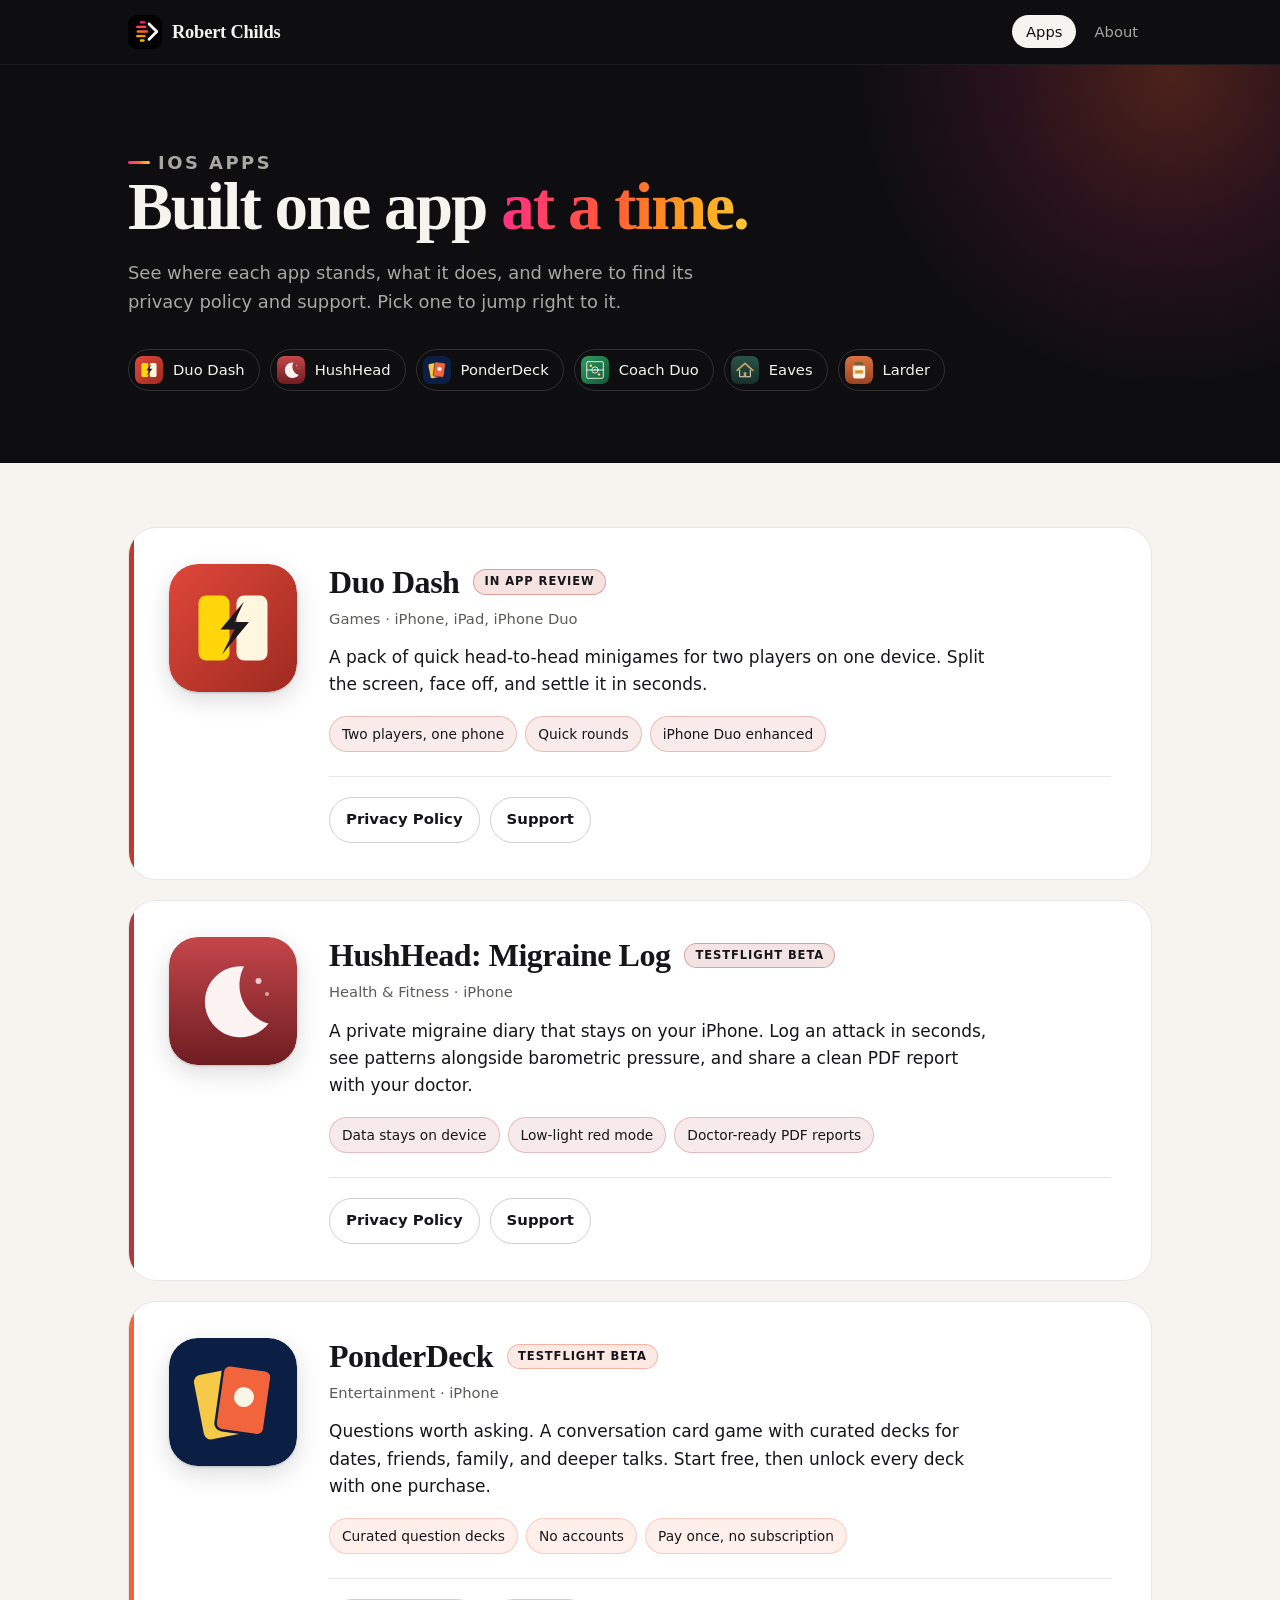
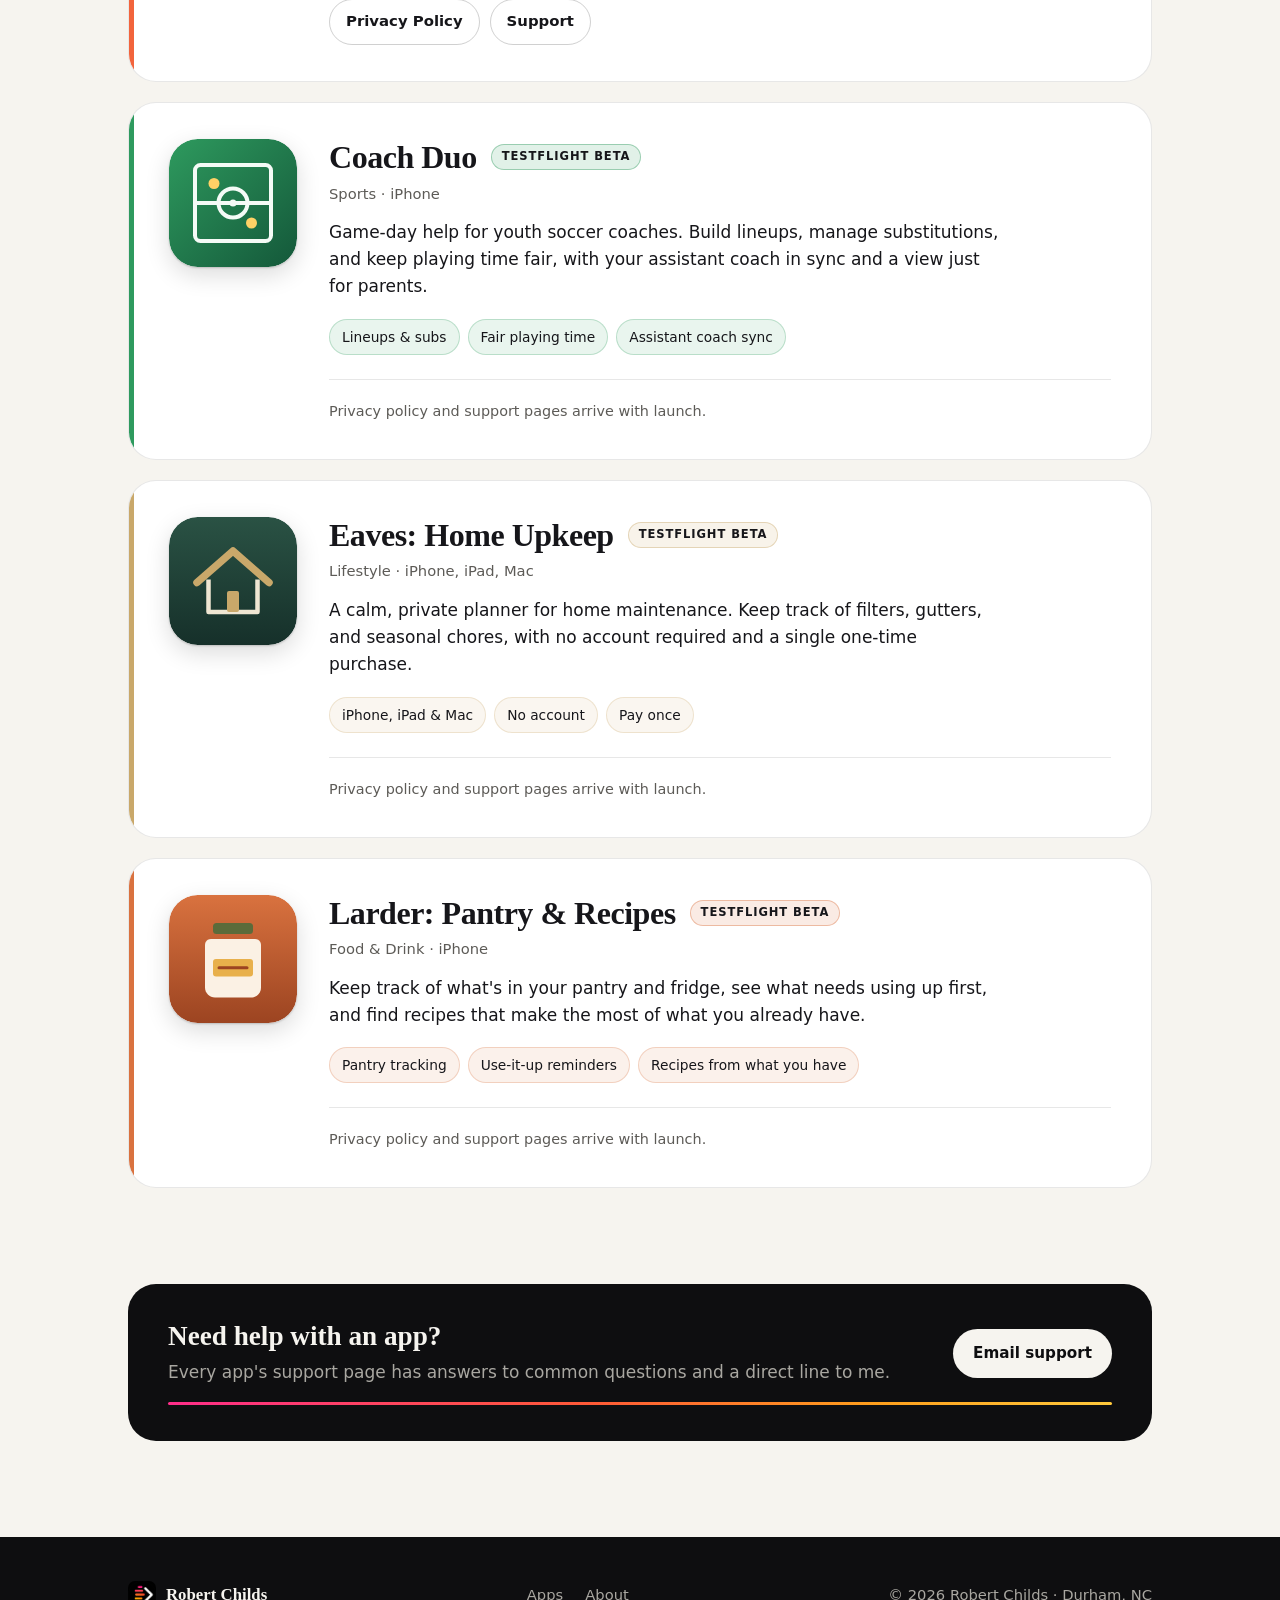
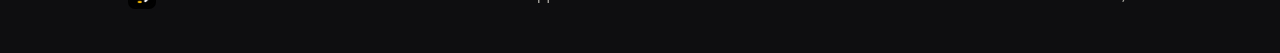
==== apps/index.html @ 04fcd768 "Rewrite apps page headline and intro Co-Authored-By: Claude Opus 5.5 <noreply@anthropic.com> Claude-" ====
<!DOCTYPE html>
<html lang="en">
<head>
<meta charset="UTF-8">
<meta name="viewport" content="width=device-width, initial-scale=1">
<title>iOS Apps | Robert Childs</title>
<meta name="description" content="iOS apps by Robert Childs: Duo Dash, HushHead, PonderDeck, Coach Duo, Eaves, and Larder. Find each app's privacy policy and support page.">
<link rel="canonical" href="https://robertchilds.dev/apps/">
<meta property="og:title" content="iOS Apps | Robert Childs">
<meta property="og:description" content="Focused, private iOS apps, with privacy and support pages for each.">
<meta property="og:type" content="website">
<meta property="og:url" content="https://robertchilds.dev/apps/">
<meta property="og:image" content="https://robertchilds.dev/assets/logo-512.png">
<meta name="theme-color" content="#0e0e10">
<link rel="icon" type="image/png" href="/assets/logo-128.png">
<link rel="apple-touch-icon" href="/assets/logo-512.png">
<link rel="stylesheet" href="/assets/site.css">
<style>
  .page-head { background: var(--ink); color: var(--on-ink); position: relative; overflow: hidden; }
  .page-head::before { content: ""; position: absolute; width: 620px; height: 620px; right: -200px; top: -300px; border-radius: 50%; background: radial-gradient(closest-side, rgba(255,90,54,.26), rgba(255,45,138,.10) 55%, transparent); pointer-events: none; }
  .page-head .wrap { position: relative; padding-top: 80px; padding-bottom: 72px; }
  .page-head .eyebrow { color: var(--on-ink-muted); }
  .page-head h1 { font: 600 clamp(2.6rem, 6vw, 4.2rem)/1.03 var(--serif); letter-spacing: -.03em; margin: 0 0 18px; }
  .page-head p { color: var(--on-ink-muted); font-size: 1.12rem; max-width: 54ch; margin: 0; }
  .jump { list-style: none; display: flex; flex-wrap: wrap; gap: 10px; margin: 32px 0 0; padding: 0; }
  .jump a { display: flex; align-items: center; gap: 10px; padding: 6px 14px 6px 6px; border-radius: 999px; border: 1px solid rgba(255,255,255,.14); color: var(--on-ink); text-decoration: none; font-size: .92rem; font-weight: 500; }
  .jump a:hover { background: rgba(255,255,255,.07); }
  .jump img { width: 28px; height: 28px; border-radius: 7px; }

  .list { list-style: none; margin: 0; padding: 64px 0 96px; display: grid; gap: 20px; }
  .app { --app: var(--orange); position: relative; display: grid; gap: 22px 32px; align-items: start; padding: 32px; background: var(--card); border: 1px solid var(--line); border-radius: 28px; scroll-margin-top: 88px; overflow: hidden; }
  .app::before { content: ""; position: absolute; inset: 0 auto 0 0; width: 5px; background: var(--app); }
  @media (min-width: 720px) { .app { grid-template-columns: 128px 1fr; padding: 36px 40px; } }
  .app .app-icon { width: 128px; height: 128px; }
  @media (max-width: 719px) { .app .app-icon { width: 88px; height: 88px; } .app { padding: 26px 24px; } }
  .app .top { display: flex; flex-wrap: wrap; align-items: center; gap: 10px 14px; margin-bottom: 6px; }
  .app h2 { font: 600 clamp(1.6rem, 3vw, 2rem)/1.15 var(--serif); letter-spacing: -.015em; margin: 0; }
  .app .meta { color: var(--muted); font-size: .92rem; margin: 0 0 14px; }
  .app .desc { margin: 0 0 18px; max-width: 62ch; }
  .app .feats { list-style: none; margin: 0 0 24px; padding: 0; display: flex; flex-wrap: wrap; gap: 8px; }
  .app .feats li { font-size: .86rem; padding: 6px 12px; border-radius: 999px; background: color-mix(in srgb, var(--app) 10%, transparent); border: 1px solid color-mix(in srgb, var(--app) 26%, transparent); }
  .app .links { display: flex; flex-wrap: wrap; gap: 10px; align-items: center; padding-top: 20px; border-top: 1px solid var(--line); }
  .app .links a { display: inline-flex; align-items: center; gap: 8px; text-decoration: none; font-weight: 600; font-size: .93rem; padding: 10px 16px; border-radius: 999px; border: 1px solid var(--line-strong); }
  .app .links a:hover { background: color-mix(in srgb, var(--app) 12%, transparent); border-color: color-mix(in srgb, var(--app) 50%, transparent); }
  .app .links .note { color: var(--muted); font-size: .9rem; }
  .app .links svg { width: 16px; height: 16px; }

  .help { padding: 0 0 96px; }
  .help .box { border-radius: 28px; padding: 36px 40px; background: var(--ink); color: var(--on-ink); display: grid; gap: 16px 40px; align-items: center; }
  @media (min-width: 800px) { .help .box { grid-template-columns: 1fr auto; } }
  .help h2 { font: 600 1.7rem/1.2 var(--serif); margin: 0 0 6px; }
  .help p { margin: 0; color: var(--on-ink-muted); }
  .help .bar { grid-column: 1 / -1; height: 3px; border-radius: 3px; background: var(--grad); }
</style>
</head>
<body>
<a class="skip" href="#main">Skip to content</a>
<header class="site-nav">
  <div class="wrap">
    <a class="home" href="/"><img src="/assets/logo-128.png" alt="" width="34" height="34">Robert Childs</a>
    <nav aria-label="Main">
      <ul>
        <li><a href="/apps/" aria-current="page">Apps</a></li>
        <li><a href="/#about">About</a></li>
      </ul>
    </nav>
  </div>
</header>

<main id="main">
  <section class="page-head">
    <div class="wrap">
      <p class="eyebrow">iOS Apps</p>
      <h1>Built one app <span class="grad-text">at a time.</span></h1>
      <p>See where each app stands, what it does, and where to find its privacy policy and support. Pick one to jump right to it.</p>
      <ul class="jump" aria-label="Jump to an app">
        <li><a href="#duo-dash"><img src="/apps/icons/duo-dash.svg" alt="" width="28" height="28">Duo Dash</a></li>
        <li><a href="#hushhead"><img src="/apps/icons/hushhead.svg" alt="" width="28" height="28">HushHead</a></li>
        <li><a href="#ponderdeck"><img src="/apps/icons/ponderdeck.svg" alt="" width="28" height="28">PonderDeck</a></li>
        <li><a href="#coach-duo"><img src="/apps/icons/coach-duo.svg" alt="" width="28" height="28">Coach Duo</a></li>
        <li><a href="#eaves"><img src="/apps/icons/eaves.svg" alt="" width="28" height="28">Eaves</a></li>
        <li><a href="#larder"><img src="/apps/icons/larder.svg" alt="" width="28" height="28">Larder</a></li>
      </ul>
    </div>
  </section>

  <div class="wrap">
    <ul class="list">

      <li class="app" id="duo-dash" style="--app:#c0392b">
        <img class="app-icon" src="/apps/icons/duo-dash.svg" alt="Duo Dash app icon" width="128" height="128">
        <div>
          <div class="top"><h2>Duo Dash</h2><span class="badge">In App Review</span></div>
          <p class="meta">Games &middot; iPhone, iPad, iPhone Duo</p>
          <p class="desc">A pack of quick head-to-head minigames for two players on one device. Split the screen, face off, and settle it in seconds.</p>
          <ul class="feats"><li>Two players, one phone</li><li>Quick rounds</li><li>iPhone Duo enhanced</li></ul>
          <div class="links">
            <a href="/duo-dash/privacy/">Privacy Policy</a>
            <a href="/duo-dash/support/">Support</a>
          </div>
        </div>
      </li>

      <li class="app" id="hushhead" style="--app:#b3383c">
        <img class="app-icon" src="/apps/icons/hushhead.svg" alt="HushHead app icon" width="128" height="128">
        <div>
          <div class="top"><h2>HushHead: Migraine Log</h2><span class="badge">TestFlight beta</span></div>
          <p class="meta">Health &amp; Fitness &middot; iPhone</p>
          <p class="desc">A private migraine diary that stays on your iPhone. Log an attack in seconds, see patterns alongside barometric pressure, and share a clean PDF report with your doctor.</p>
          <ul class="feats"><li>Data stays on device</li><li>Low-light red mode</li><li>Doctor-ready PDF reports</li></ul>
          <div class="links">
            <a href="/hushhead/privacy/">Privacy Policy</a>
            <a href="/hushhead/support/">Support</a>
          </div>
        </div>
      </li>

      <li class="app" id="ponderdeck" style="--app:#f2643c">
        <img class="app-icon" src="/apps/icons/ponderdeck.svg" alt="PonderDeck app icon" width="128" height="128">
        <div>
          <div class="top"><h2>PonderDeck</h2><span class="badge">TestFlight beta</span></div>
          <p class="meta">Entertainment &middot; iPhone</p>
          <p class="desc">Questions worth asking. A conversation card game with curated decks for dates, friends, family, and deeper talks. Start free, then unlock every deck with one purchase.</p>
          <ul class="feats"><li>Curated question decks</li><li>No accounts</li><li>Pay once, no subscription</li></ul>
          <div class="links">
            <a href="/ponderdeck/privacy/">Privacy Policy</a>
            <a href="/ponderdeck/support/">Support</a>
          </div>
        </div>
      </li>

      <li class="app" id="coach-duo" style="--app:#2e9a5e">
        <img class="app-icon" src="/apps/icons/coach-duo.svg" alt="Coach Duo app icon" width="128" height="128">
        <div>
          <div class="top"><h2>Coach Duo</h2><span class="badge">TestFlight beta</span></div>
          <p class="meta">Sports &middot; iPhone</p>
          <p class="desc">Game-day help for youth soccer coaches. Build lineups, manage substitutions, and keep playing time fair, with your assistant coach in sync and a view just for parents.</p>
          <ul class="feats"><li>Lineups &amp; subs</li><li>Fair playing time</li><li>Assistant coach sync</li></ul>
          <div class="links">
            <span class="note">Privacy policy and support pages arrive with launch.</span>
          </div>
        </div>
      </li>

      <li class="app" id="eaves" style="--app:#c9a86a">
        <img class="app-icon" src="/apps/icons/eaves.svg" alt="Eaves app icon" width="128" height="128">
        <div>
          <div class="top"><h2>Eaves: Home Upkeep</h2><span class="badge">TestFlight beta</span></div>
          <p class="meta">Lifestyle &middot; iPhone, iPad, Mac</p>
          <p class="desc">A calm, private planner for home maintenance. Keep track of filters, gutters, and seasonal chores, with no account required and a single one-time purchase.</p>
          <ul class="feats"><li>iPhone, iPad &amp; Mac</li><li>No account</li><li>Pay once</li></ul>
          <div class="links">
            <span class="note">Privacy policy and support pages arrive with launch.</span>
          </div>
        </div>
      </li>


      <li class="app" id="larder" style="--app:#d9723f">
        <img class="app-icon" src="/apps/icons/larder.svg" alt="Larder app icon" width="128" height="128">
        <div>
          <div class="top"><h2>Larder: Pantry &amp; Recipes</h2><span class="badge">TestFlight beta</span></div>
          <p class="meta">Food &amp; Drink &middot; iPhone</p>
          <p class="desc">Keep track of what's in your pantry and fridge, see what needs using up first, and find recipes that make the most of what you already have.</p>
          <ul class="feats"><li>Pantry tracking</li><li>Use-it-up reminders</li><li>Recipes from what you have</li></ul>
          <div class="links">
            <span class="note">Privacy policy and support pages arrive with launch.</span>
          </div>
        </div>
      </li>
    </ul>
  </div>

  <section class="help" aria-labelledby="help-title">
    <div class="wrap">
      <div class="box">
        <div>
          <h2 id="help-title">Need help with an app?</h2>
          <p>Every app's support page has answers to common questions and a direct line to me.</p>
        </div>
        <a class="btn btn-light" href="mailto:poles_maned_1e@icloud.com?subject=App%20Support">Email support</a>
        <div class="bar" aria-hidden="true"></div>
      </div>
    </div>
  </section>
</main>

<footer class="site-foot">
  <div class="wrap">
    <span class="brand"><img src="/assets/logo-128.png" alt="" width="28" height="28">Robert Childs</span>
    <ul>
      <li><a href="/apps/">Apps</a></li>
      <li><a href="/#about">About</a></li>
    </ul>
    <span>&copy; 2026 Robert Childs &middot; Durham, NC</span>
  </div>
</footer>
</body>
</html>
---- assets/site.css ----
/* robertchilds.dev shared styles */
:root {
  --ink: #0e0e10;
  --ink-2: #17171b;
  --paper: #f6f4ef;
  --card: #ffffff;
  --text: #16161a;
  --muted: #5d5b57;
  --line: rgba(20, 20, 24, 0.1);
  --line-strong: rgba(20, 20, 24, 0.2);
  --on-ink: #f6f4ef;
  --on-ink-muted: #a9a7a1;
  --pink: #ff2d8a;
  --orange: #ff5a36;
  --amber: #ff9f1c;
  --gold: #ffc93c;
  --grad: linear-gradient(100deg, var(--pink), var(--orange) 45%, var(--amber) 75%, var(--gold));
  --serif: ui-serif, "New York", "Iowan Old Style", Georgia, serif;
  --sans: -apple-system, BlinkMacSystemFont, "SF Pro Text", "Segoe UI", system-ui, sans-serif;
  --radius: 22px;
  --max: 1080px;
}
@media (prefers-color-scheme: dark) {
  :root {
    --paper: #111114;
    --card: #1b1b20;
    --text: #f3f1ec;
    --muted: #a9a7a1;
    --line: rgba(255, 255, 255, 0.09);
    --line-strong: rgba(255, 255, 255, 0.18);
  }
}
*, *::before, *::after { box-sizing: border-box; }
html { -webkit-text-size-adjust: 100%; scroll-behavior: smooth; }
@media (prefers-reduced-motion: reduce) { html { scroll-behavior: auto; } * { transition: none !important; } }
body { margin: 0; background: var(--paper); color: var(--text); font: 17px/1.6 var(--sans); -webkit-font-smoothing: antialiased; }
img { display: block; max-width: 100%; }
a { color: inherit; }
:focus-visible { outline: 3px solid var(--orange); outline-offset: 3px; border-radius: 6px; }
.skip { position: absolute; left: -999px; top: 10px; z-index: 50; background: var(--gold); color: var(--ink); padding: 10px 16px; border-radius: 10px; font-weight: 600; }
.skip:focus { left: 12px; }
.wrap { max-width: var(--max); margin: 0 auto; padding: 0 28px; }
@media (max-width: 600px) { .wrap { padding: 0 20px; } }

/* Nav */
.site-nav { background: var(--ink); color: var(--on-ink); position: sticky; top: 0; z-index: 20; border-bottom: 1px solid rgba(255,255,255,.06); }
.site-nav .wrap { display: flex; align-items: center; justify-content: space-between; height: 64px; }
.site-nav .home { display: flex; align-items: center; gap: 10px; text-decoration: none; font: 600 1.15rem/1 var(--serif); letter-spacing: -.01em; }
.site-nav .home img { width: 34px; height: 34px; border-radius: 9px; }
.site-nav ul { list-style: none; display: flex; gap: 4px; margin: 0; padding: 0; }
.site-nav ul a { text-decoration: none; color: var(--on-ink-muted); font-size: .92rem; font-weight: 500; padding: 8px 14px; border-radius: 999px; }
.site-nav ul a:hover { color: var(--on-ink); background: rgba(255,255,255,.07); }
.site-nav ul a[aria-current="page"] { color: var(--ink); background: var(--on-ink); }

/* Shared type */
.eyebrow { display: inline-flex; align-items: center; gap: 8px; font: 600 .78rem/1 var(--sans); letter-spacing: .14em; text-transform: uppercase; color: var(--muted); margin: 0 0 16px; }
.eyebrow::before { content: ""; width: 22px; height: 3px; border-radius: 3px; background: var(--grad); }
.grad-text { background: var(--grad); -webkit-background-clip: text; background-clip: text; color: transparent; }
.section { padding: 88px 0; }
.section-title { font: 600 clamp(2rem, 4.2vw, 2.9rem)/1.08 var(--serif); letter-spacing: -.02em; margin: 0 0 14px; }
.section-lede { color: var(--muted); max-width: 56ch; margin: 0; font-size: 1.05rem; }
@media (max-width: 600px) { .section { padding: 64px 0; } }

/* Buttons */
.btn { display: inline-flex; align-items: center; gap: 8px; font-weight: 600; font-size: .95rem; text-decoration: none; padding: 12px 20px; border-radius: 999px; transition: transform .15s, background .15s; }
.btn:hover { transform: translateY(-1px); }
.btn-light { background: var(--on-ink); color: var(--ink); }
.btn-outline { border: 1px solid rgba(255,255,255,.25); color: var(--on-ink); }
.btn-outline:hover { background: rgba(255,255,255,.07); }
.btn-dark { background: var(--text); color: var(--paper); }

/* App icon */
.app-icon { border-radius: 22.5%; box-shadow: 0 1px 2px rgba(0,0,0,.18), 0 8px 24px rgba(0,0,0,.14); }
.badge { display: inline-block; white-space: nowrap; font: 600 .72rem/1 var(--sans); letter-spacing: .08em; text-transform: uppercase; padding: 6px 10px; border-radius: 999px; background: color-mix(in srgb, var(--app, var(--orange)) 14%, transparent); color: var(--text); border: 1px solid color-mix(in srgb, var(--app, var(--orange)) 40%, transparent); }

/* Footer */
.site-foot { background: var(--ink); color: var(--on-ink-muted); padding: 44px 0; font-size: .92rem; }
.site-foot .wrap { display: flex; flex-wrap: wrap; gap: 18px 32px; justify-content: space-between; align-items: center; }
.site-foot .brand { display: flex; align-items: center; gap: 10px; color: var(--on-ink); font: 600 1.05rem/1 var(--serif); }
.site-foot .brand img { width: 28px; height: 28px; border-radius: 7px; }
.site-foot ul { list-style: none; display: flex; gap: 22px; margin: 0; padding: 0; }
.site-foot a { color: var(--on-ink-muted); text-decoration: none; }
.site-foot a:hover { color: var(--on-ink); }
.site-foot .bar { height: 3px; background: var(--grad); }
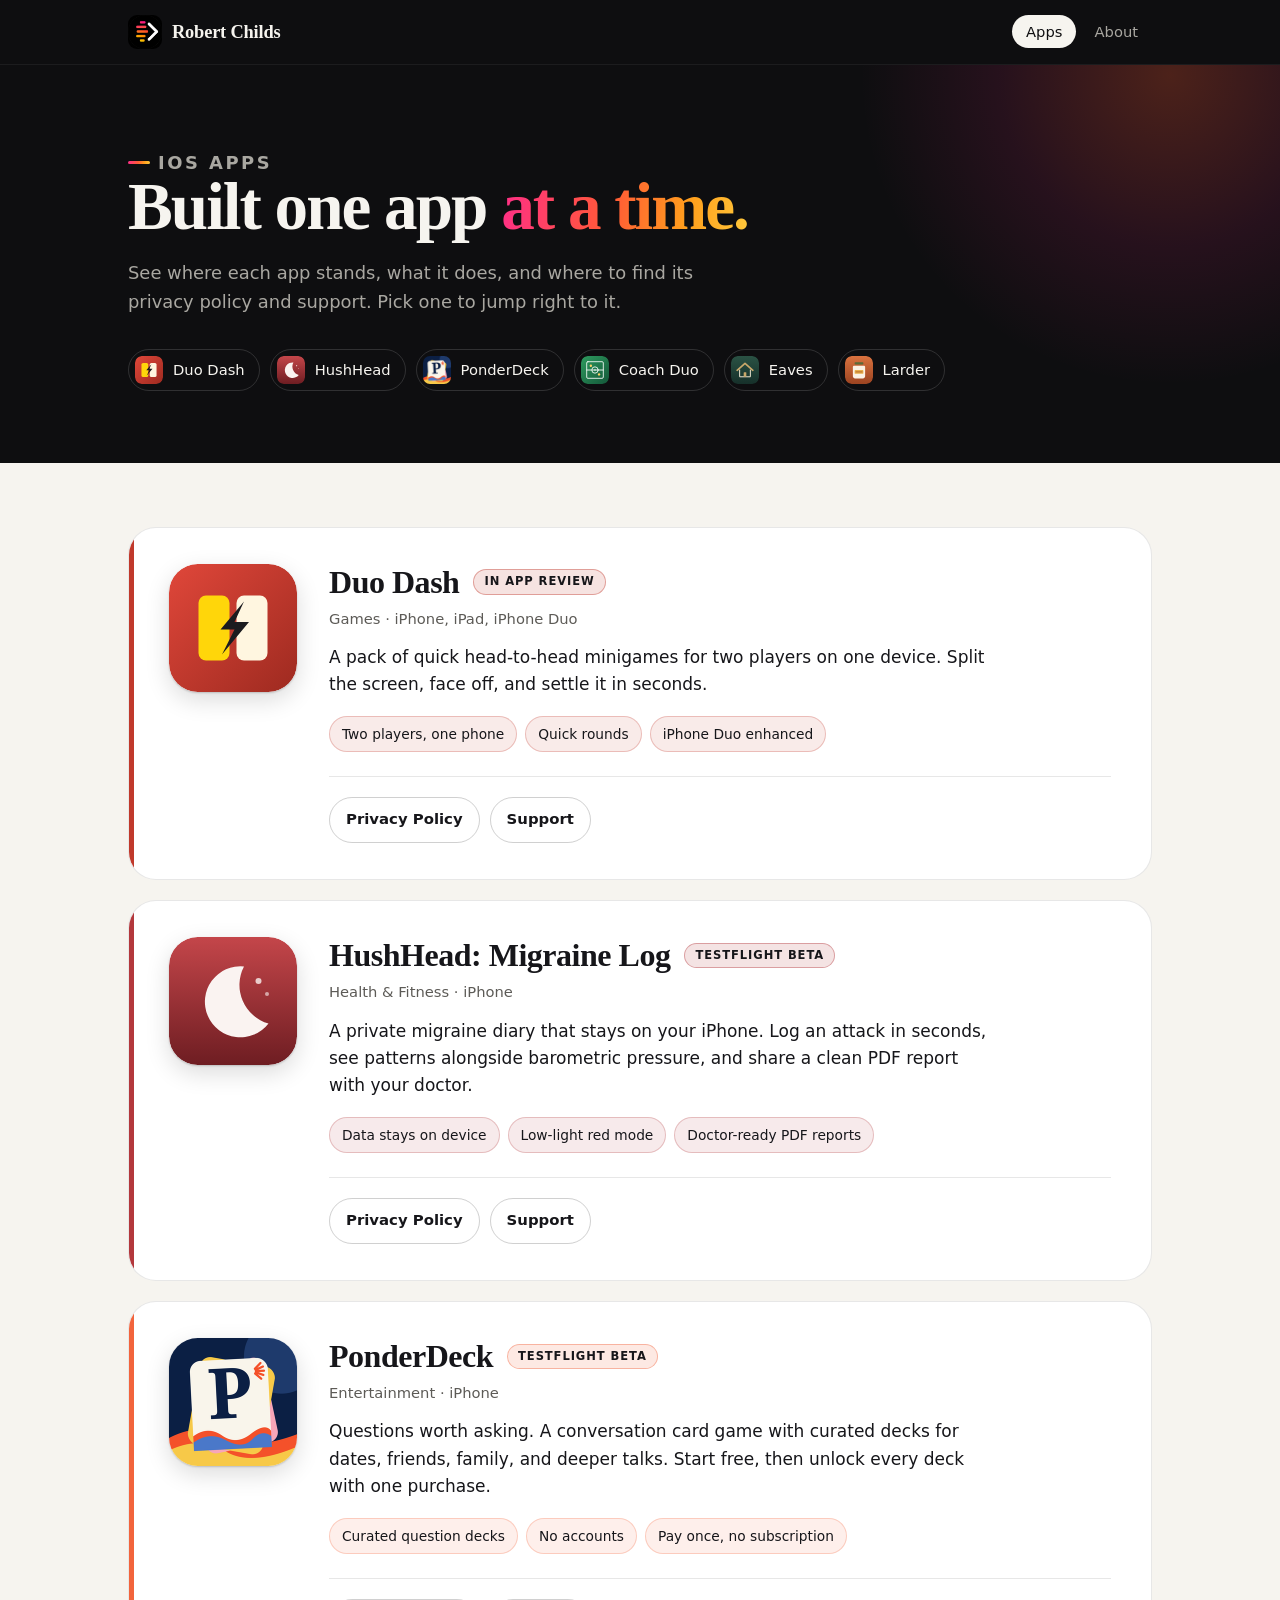
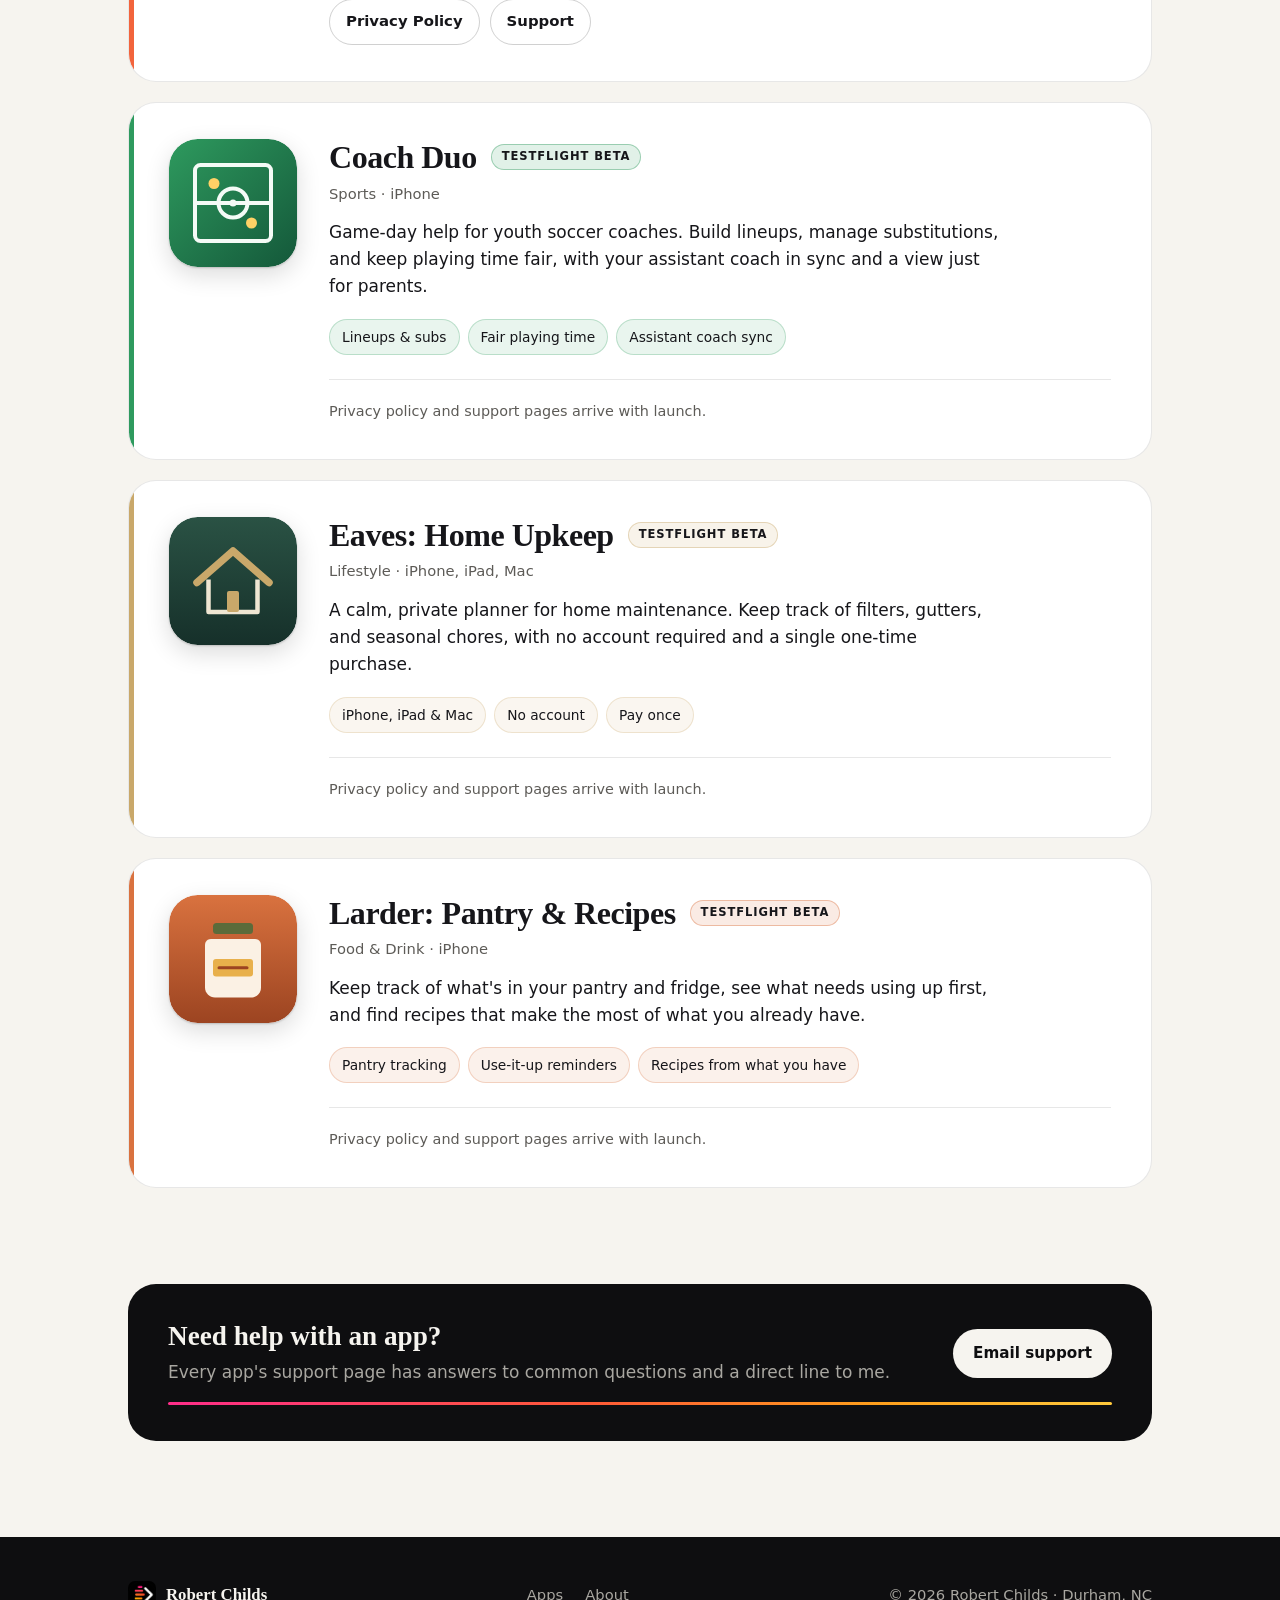
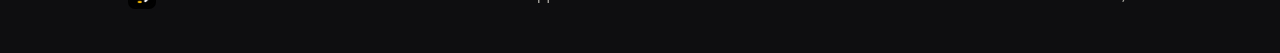
==== commit 4b147715: "Use real PonderDeck app icon Co-Authored-By: Claude Opus 5.5 <noreply@anthropic.com> Claude-Session:" ====
--- a/apps/index.html
+++ b/apps/index.html
@@ -76,7 +76,7 @@
       <ul class="jump" aria-label="Jump to an app">
         <li><a href="#duo-dash"><img src="/apps/icons/duo-dash.svg" alt="" width="28" height="28">Duo Dash</a></li>
         <li><a href="#hushhead"><img src="/apps/icons/hushhead.svg" alt="" width="28" height="28">HushHead</a></li>
-        <li><a href="#ponderdeck"><img src="/apps/icons/ponderdeck.svg" alt="" width="28" height="28">PonderDeck</a></li>
+        <li><a href="#ponderdeck"><img src="/apps/icons/ponderdeck.png" alt="" width="28" height="28">PonderDeck</a></li>
         <li><a href="#coach-duo"><img src="/apps/icons/coach-duo.svg" alt="" width="28" height="28">Coach Duo</a></li>
         <li><a href="#eaves"><img src="/apps/icons/eaves.svg" alt="" width="28" height="28">Eaves</a></li>
         <li><a href="#larder"><img src="/apps/icons/larder.svg" alt="" width="28" height="28">Larder</a></li>
@@ -116,7 +116,7 @@
       </li>
 
       <li class="app" id="ponderdeck" style="--app:#f2643c">
-        <img class="app-icon" src="/apps/icons/ponderdeck.svg" alt="PonderDeck app icon" width="128" height="128">
+        <img class="app-icon" src="/apps/icons/ponderdeck.png" alt="PonderDeck app icon" width="128" height="128">
         <div>
           <div class="top"><h2>PonderDeck</h2><span class="badge">TestFlight beta</span></div>
           <p class="meta">Entertainment &middot; iPhone</p>
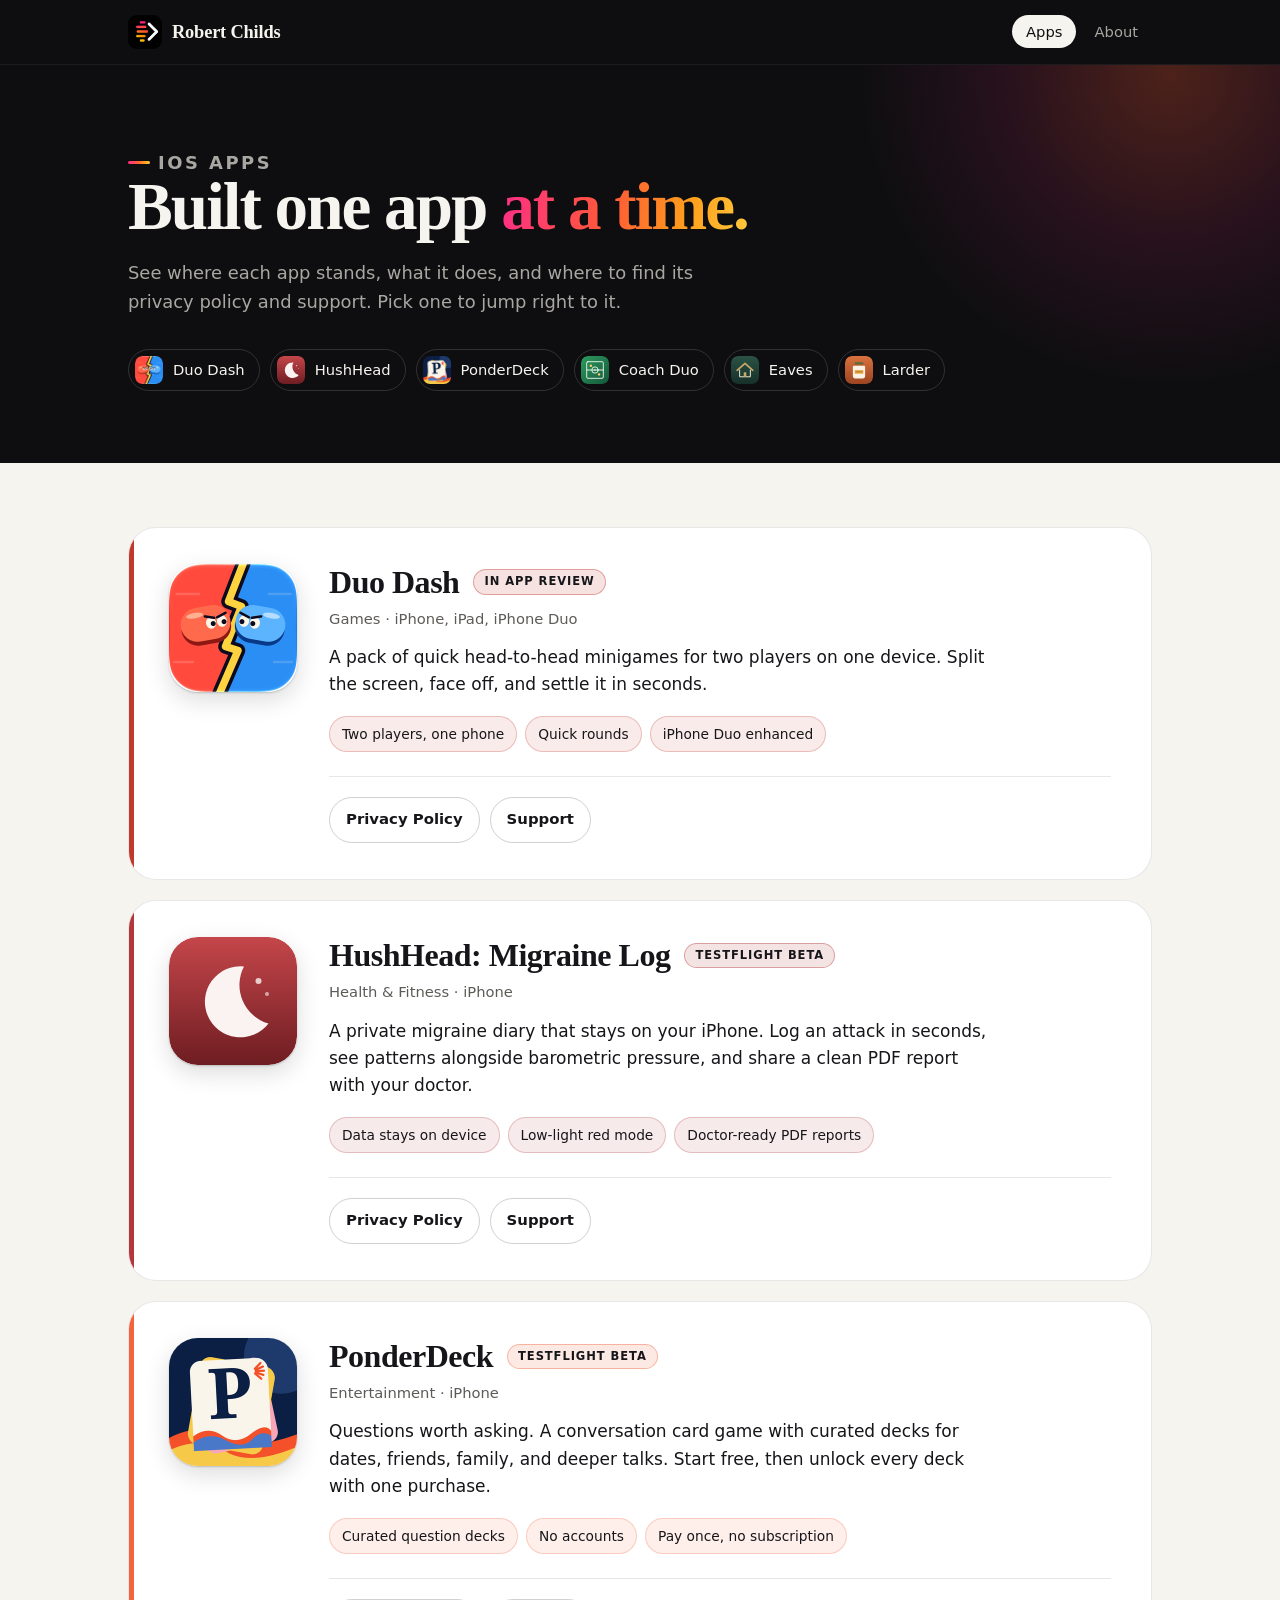
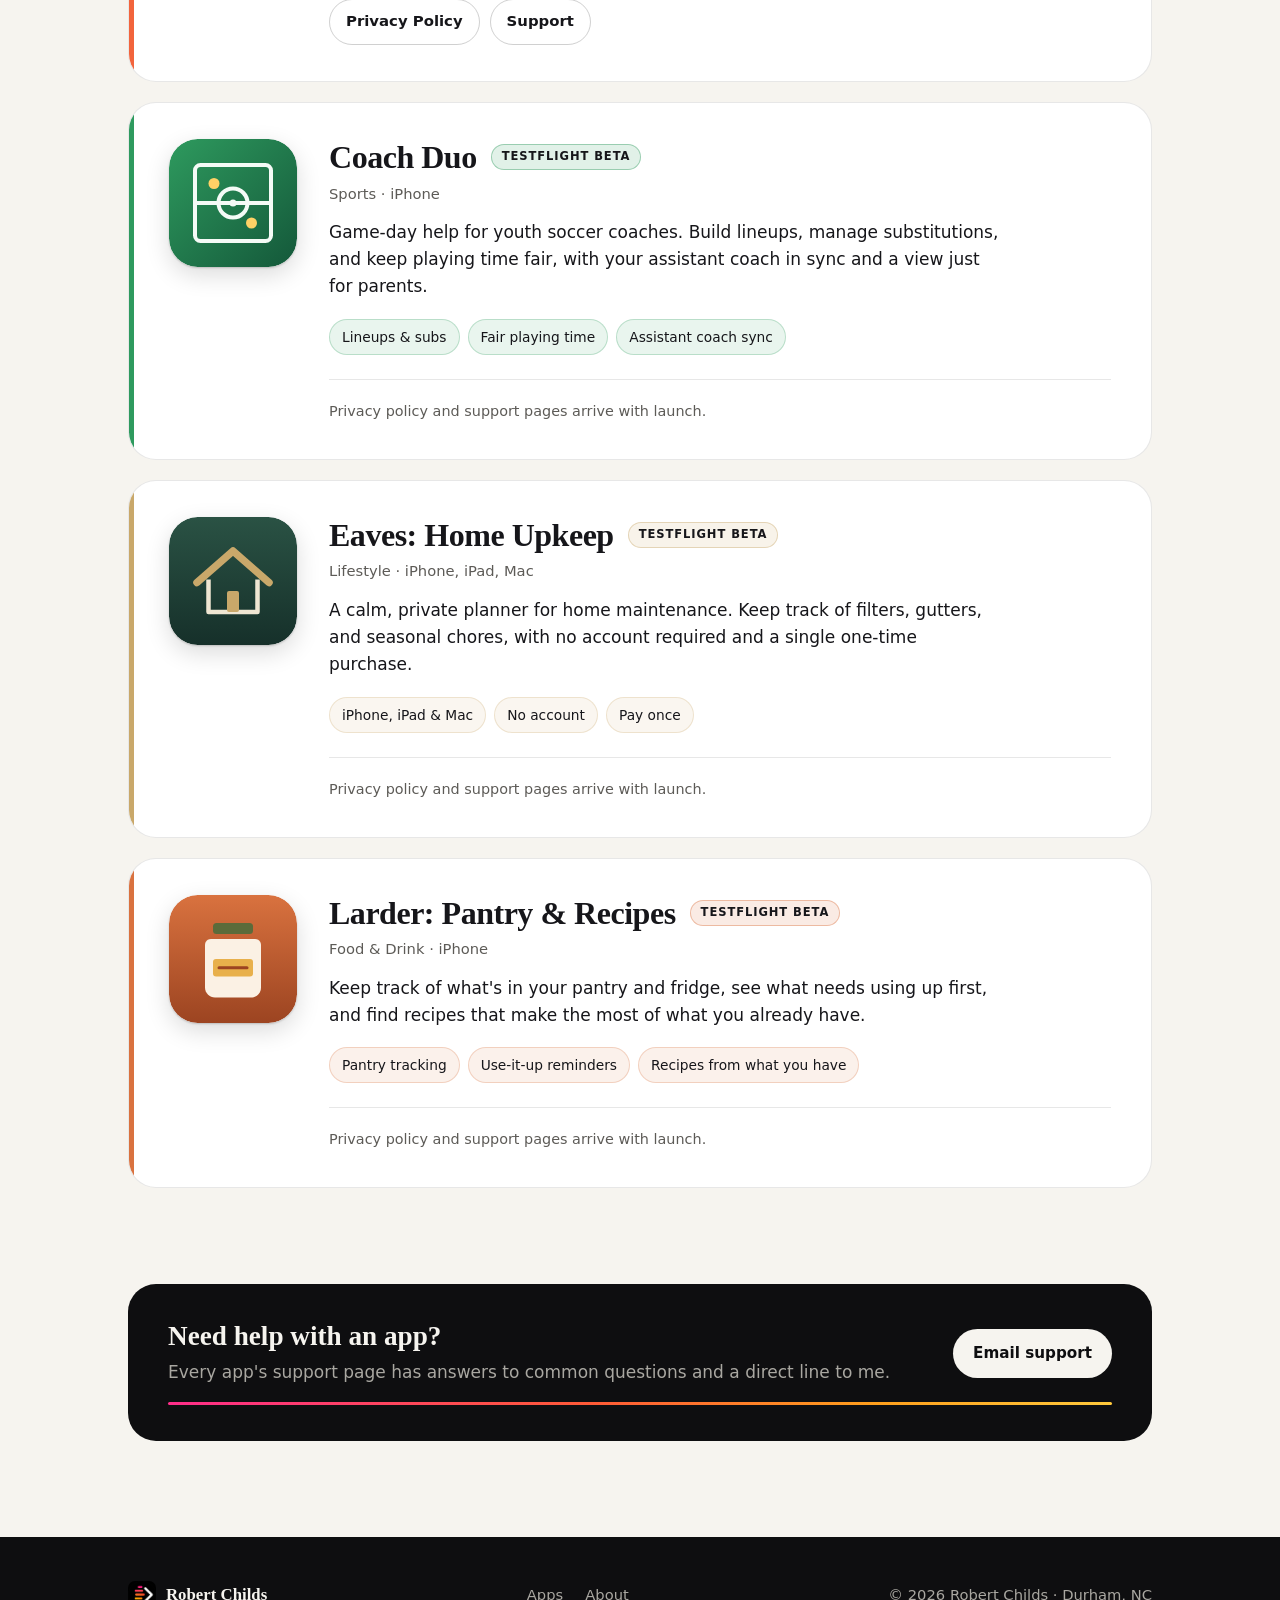
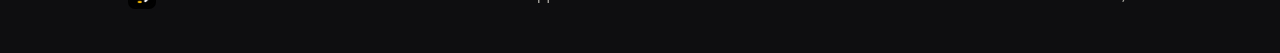
==== commit 5b8f9f39: "Use real Duo Dash app icon Co-Authored-By: Claude Opus 5.5 <noreply@anthropic.com> Claude-Session: h" ====
--- a/apps/index.html
+++ b/apps/index.html
@@ -74,7 +74,7 @@
       <h1>Built one app <span class="grad-text">at a time.</span></h1>
       <p>See where each app stands, what it does, and where to find its privacy policy and support. Pick one to jump right to it.</p>
       <ul class="jump" aria-label="Jump to an app">
-        <li><a href="#duo-dash"><img src="/apps/icons/duo-dash.svg" alt="" width="28" height="28">Duo Dash</a></li>
+        <li><a href="#duo-dash"><img src="/apps/icons/duo-dash.png" alt="" width="28" height="28">Duo Dash</a></li>
         <li><a href="#hushhead"><img src="/apps/icons/hushhead.svg" alt="" width="28" height="28">HushHead</a></li>
         <li><a href="#ponderdeck"><img src="/apps/icons/ponderdeck.png" alt="" width="28" height="28">PonderDeck</a></li>
         <li><a href="#coach-duo"><img src="/apps/icons/coach-duo.svg" alt="" width="28" height="28">Coach Duo</a></li>
@@ -88,7 +88,7 @@
     <ul class="list">
 
       <li class="app" id="duo-dash" style="--app:#c0392b">
-        <img class="app-icon" src="/apps/icons/duo-dash.svg" alt="Duo Dash app icon" width="128" height="128">
+        <img class="app-icon" src="/apps/icons/duo-dash.png" alt="Duo Dash app icon" width="128" height="128">
         <div>
           <div class="top"><h2>Duo Dash</h2><span class="badge">In App Review</span></div>
           <p class="meta">Games &middot; iPhone, iPad, iPhone Duo</p>
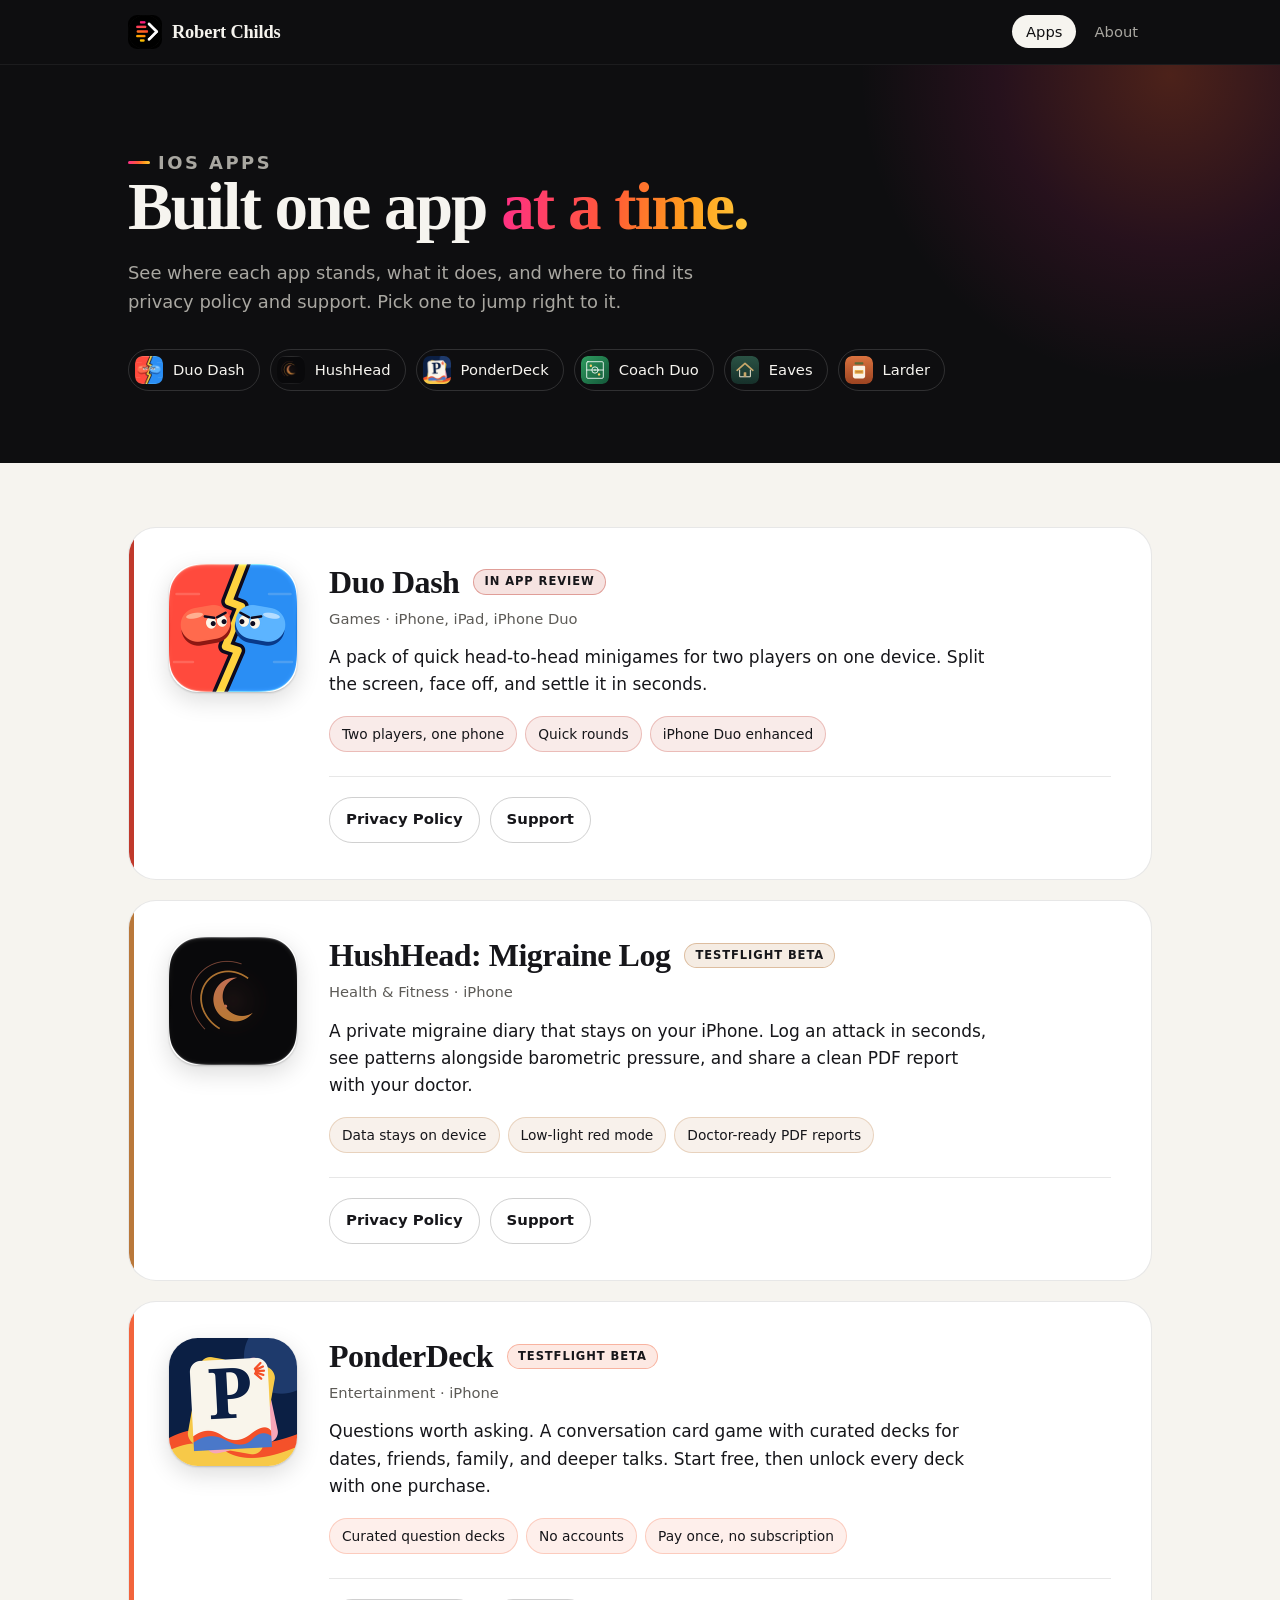
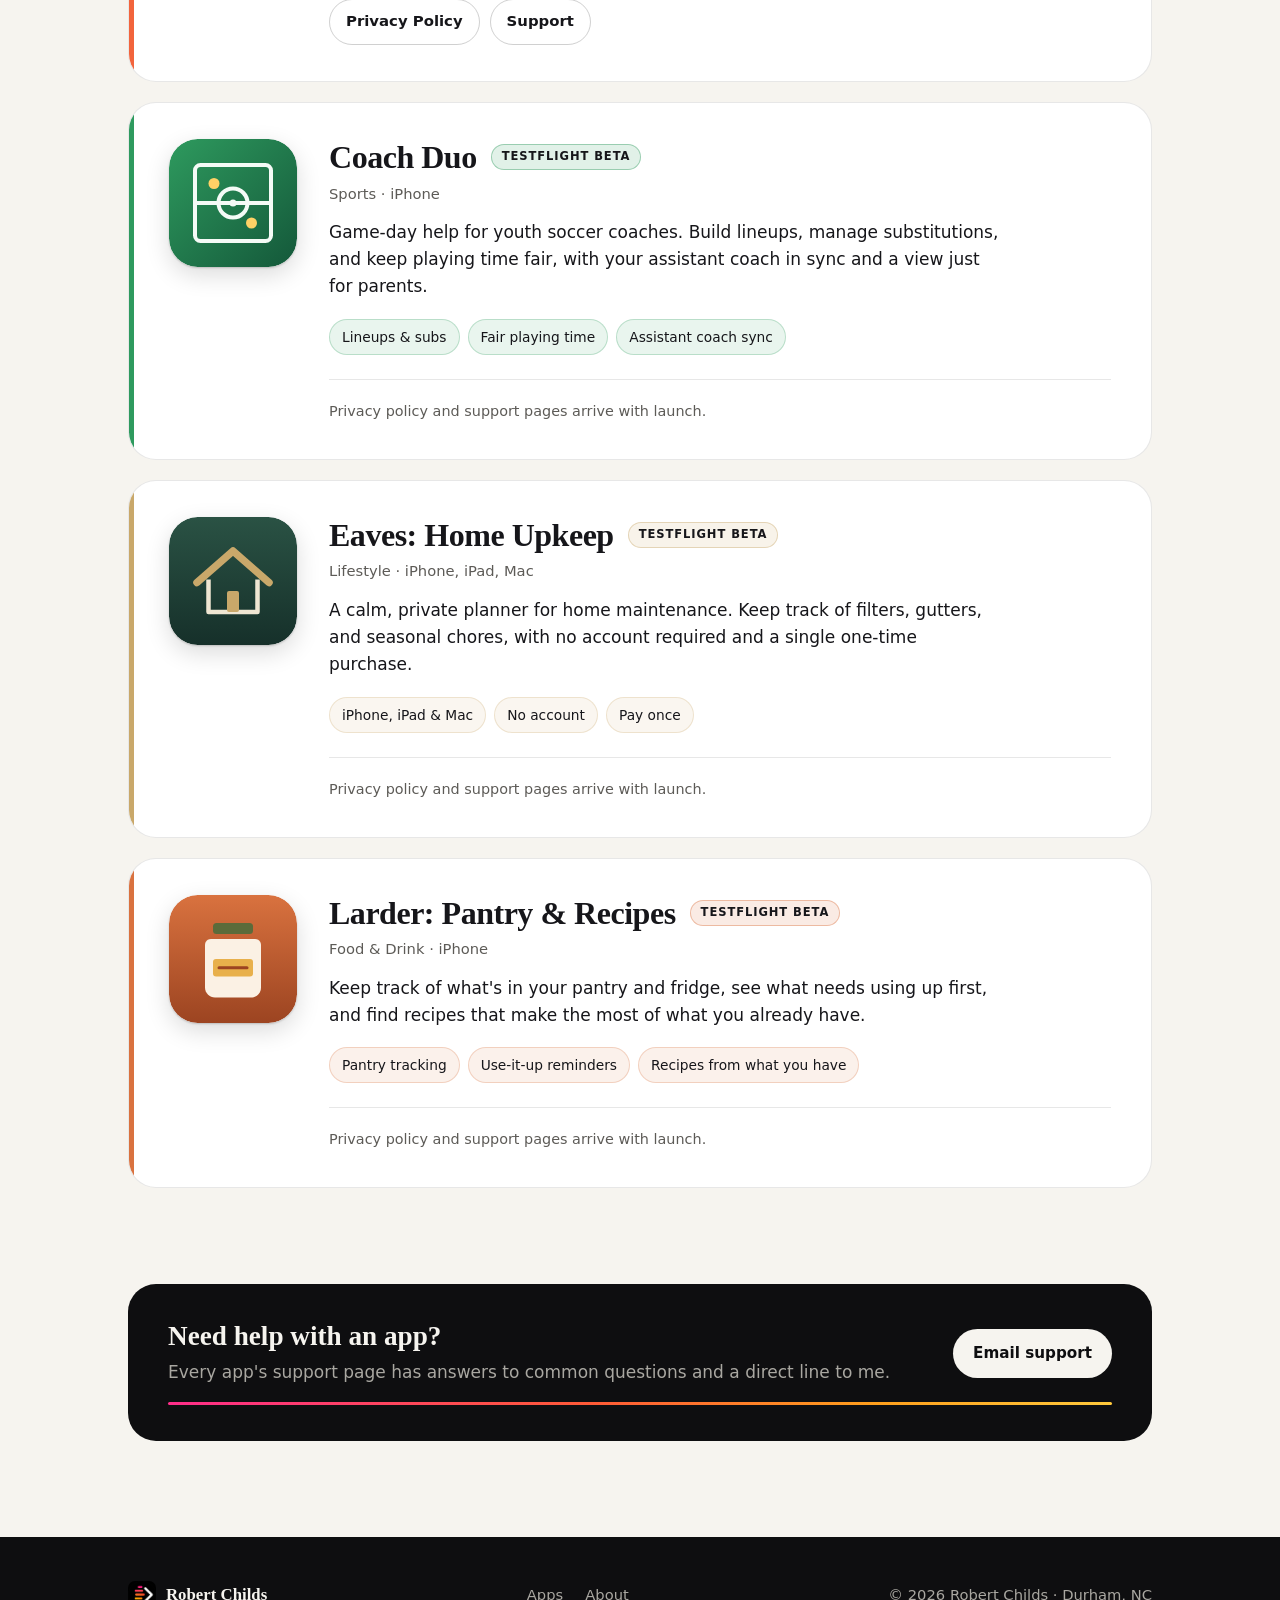
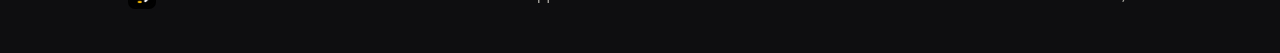
==== commit 9804b3af: "Use real HushHead app icon Co-Authored-By: Claude Opus 5.5 <noreply@anthropic.com> Claude-Session: h" ====
--- a/apps/index.html
+++ b/apps/index.html
@@ -75,7 +75,7 @@
       <p>See where each app stands, what it does, and where to find its privacy policy and support. Pick one to jump right to it.</p>
       <ul class="jump" aria-label="Jump to an app">
         <li><a href="#duo-dash"><img src="/apps/icons/duo-dash.png" alt="" width="28" height="28">Duo Dash</a></li>
-        <li><a href="#hushhead"><img src="/apps/icons/hushhead.svg" alt="" width="28" height="28">HushHead</a></li>
+        <li><a href="#hushhead"><img src="/apps/icons/hushhead.png" alt="" width="28" height="28">HushHead</a></li>
         <li><a href="#ponderdeck"><img src="/apps/icons/ponderdeck.png" alt="" width="28" height="28">PonderDeck</a></li>
         <li><a href="#coach-duo"><img src="/apps/icons/coach-duo.svg" alt="" width="28" height="28">Coach Duo</a></li>
         <li><a href="#eaves"><img src="/apps/icons/eaves.svg" alt="" width="28" height="28">Eaves</a></li>
@@ -101,8 +101,8 @@
         </div>
       </li>
 
-      <li class="app" id="hushhead" style="--app:#b3383c">
-        <img class="app-icon" src="/apps/icons/hushhead.svg" alt="HushHead app icon" width="128" height="128">
+      <li class="app" id="hushhead" style="--app:#b9783a">
+        <img class="app-icon" src="/apps/icons/hushhead.png" alt="HushHead app icon" width="128" height="128">
         <div>
           <div class="top"><h2>HushHead: Migraine Log</h2><span class="badge">TestFlight beta</span></div>
           <p class="meta">Health &amp; Fitness &middot; iPhone</p>
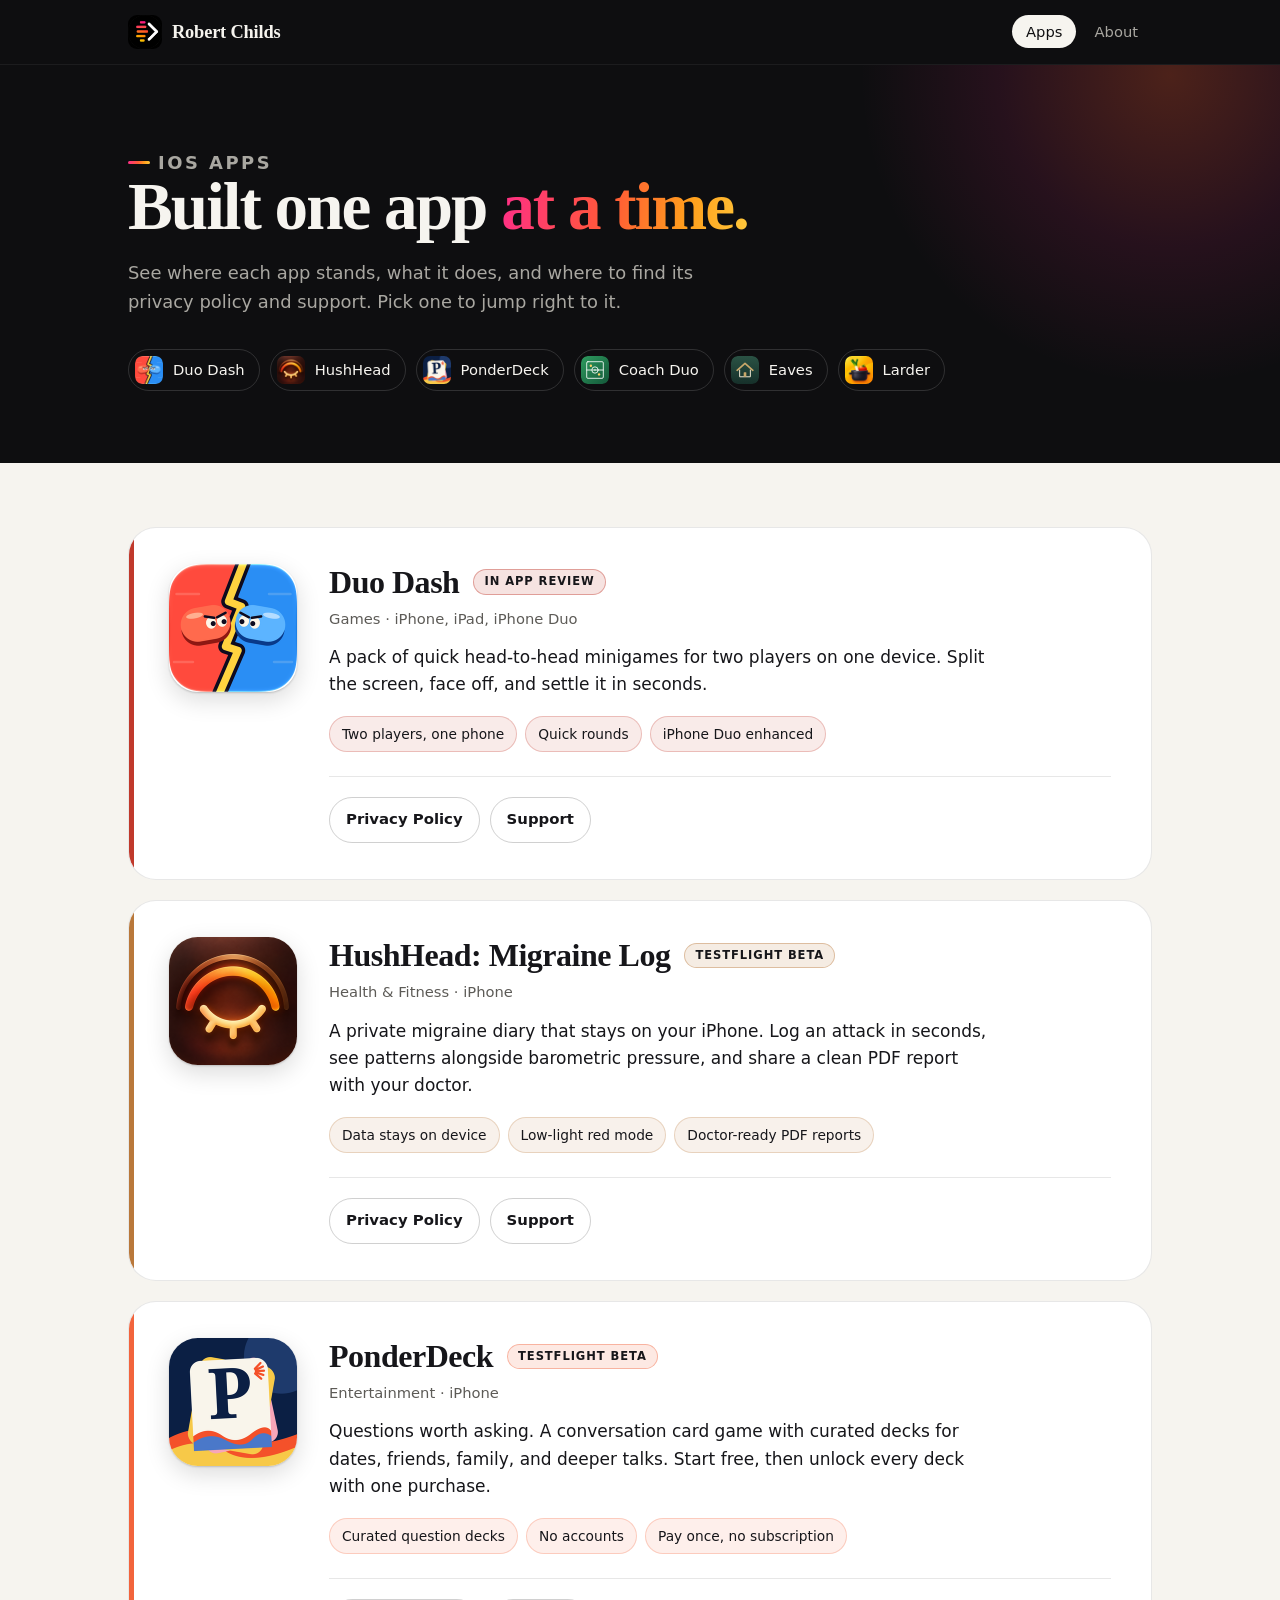
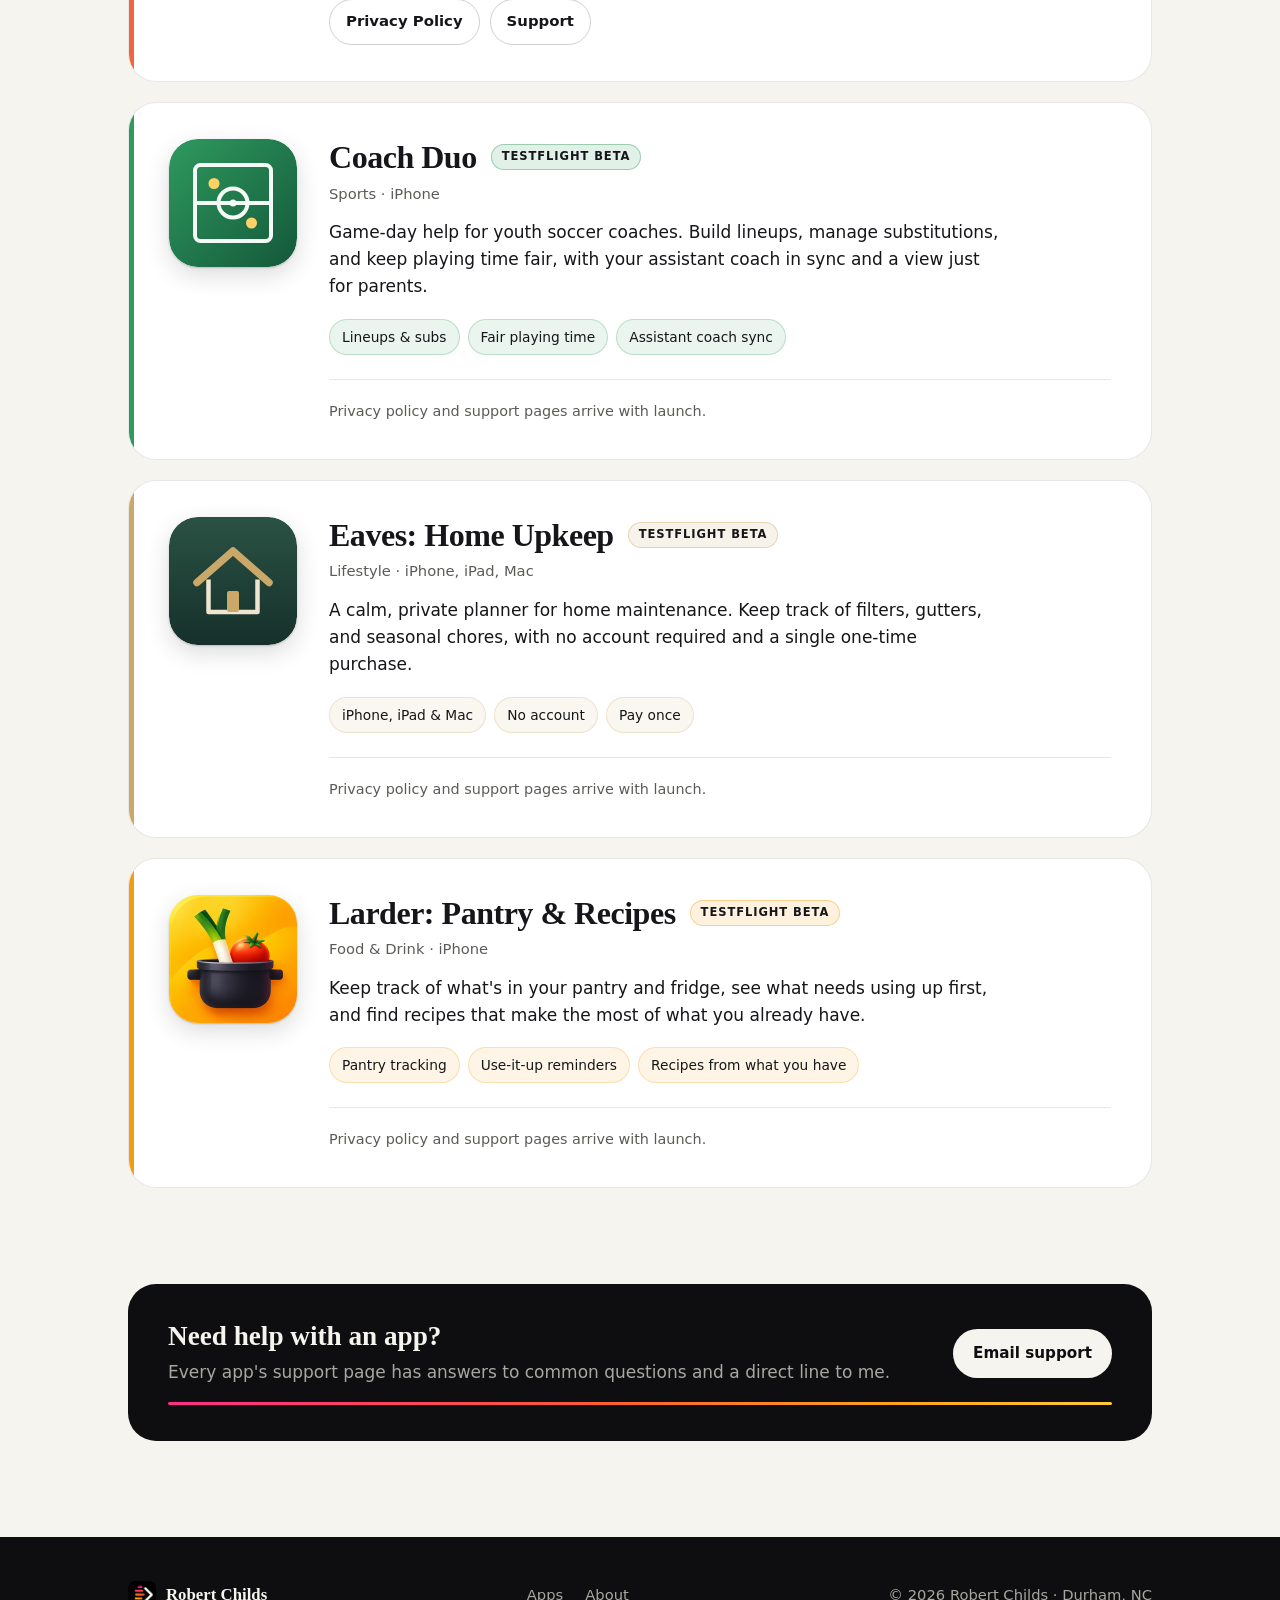
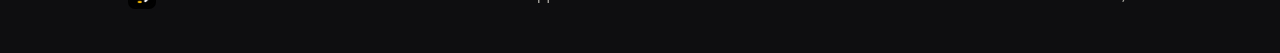
==== commit 20913978: "Use new Larder app icon Co-Authored-By: Claude Opus 5.5 <noreply@anthropic.com> Claude-Session: http" ====
--- a/apps/index.html
+++ b/apps/index.html
@@ -79,7 +79,7 @@
         <li><a href="#ponderdeck"><img src="/apps/icons/ponderdeck.png" alt="" width="28" height="28">PonderDeck</a></li>
         <li><a href="#coach-duo"><img src="/apps/icons/coach-duo.svg" alt="" width="28" height="28">Coach Duo</a></li>
         <li><a href="#eaves"><img src="/apps/icons/eaves.svg" alt="" width="28" height="28">Eaves</a></li>
-        <li><a href="#larder"><img src="/apps/icons/larder.svg" alt="" width="28" height="28">Larder</a></li>
+        <li><a href="#larder"><img src="/apps/icons/larder.png" alt="" width="28" height="28">Larder</a></li>
       </ul>
     </div>
   </section>
@@ -156,8 +156,8 @@
       </li>
 
 
-      <li class="app" id="larder" style="--app:#d9723f">
-        <img class="app-icon" src="/apps/icons/larder.svg" alt="Larder app icon" width="128" height="128">
+      <li class="app" id="larder" style="--app:#f39c12">
+        <img class="app-icon" src="/apps/icons/larder.png" alt="Larder app icon" width="128" height="128">
         <div>
           <div class="top"><h2>Larder: Pantry &amp; Recipes</h2><span class="badge">TestFlight beta</span></div>
           <p class="meta">Food &amp; Drink &middot; iPhone</p>
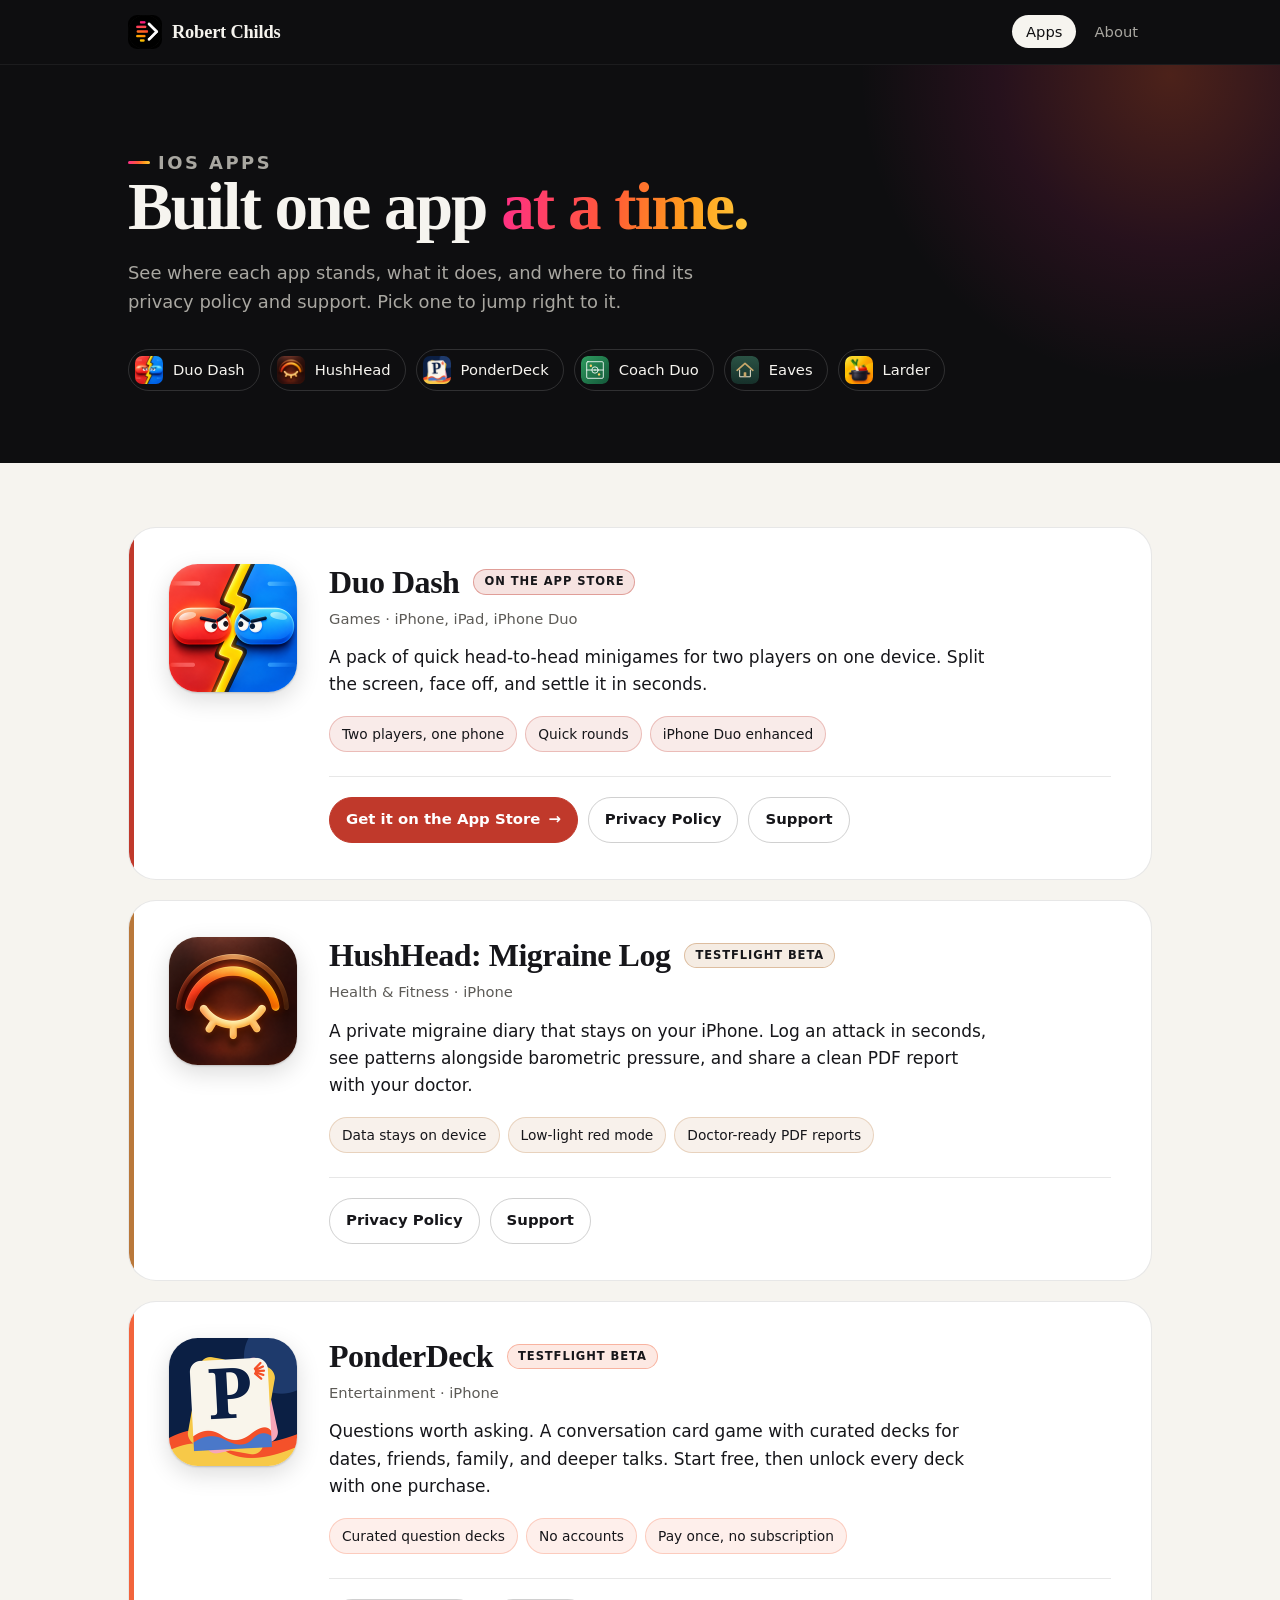
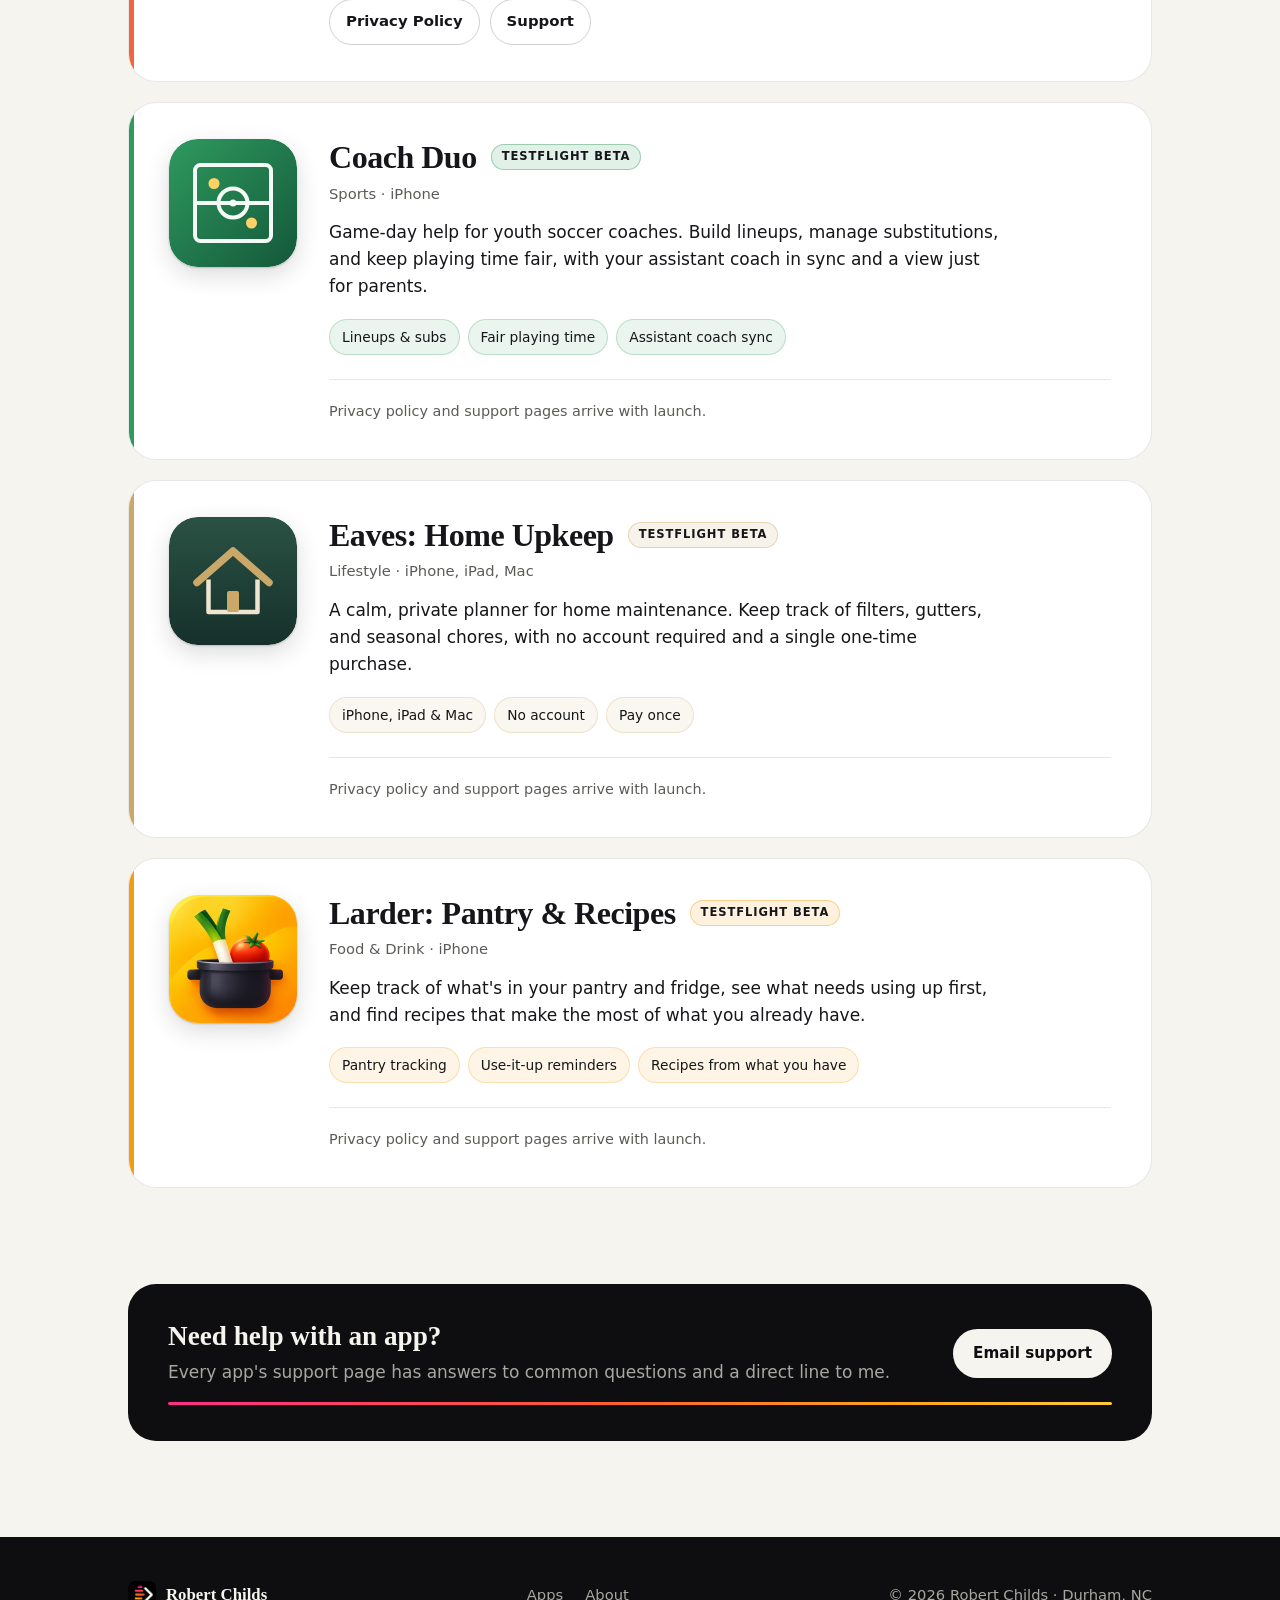
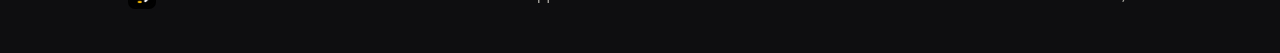
==== commit 1a112a03: "Duo Dash is live: new icon, App Store badge and link Co-Authored-By: Claude Opus 5.5 <noreply@anthro" ====
--- a/apps/index.html
+++ b/apps/index.html
@@ -42,6 +42,8 @@
   .app .links { display: flex; flex-wrap: wrap; gap: 10px; align-items: center; padding-top: 20px; border-top: 1px solid var(--line); }
   .app .links a { display: inline-flex; align-items: center; gap: 8px; text-decoration: none; font-weight: 600; font-size: .93rem; padding: 10px 16px; border-radius: 999px; border: 1px solid var(--line-strong); }
   .app .links a:hover { background: color-mix(in srgb, var(--app) 12%, transparent); border-color: color-mix(in srgb, var(--app) 50%, transparent); }
+  .app .links a.store { background: var(--app); border-color: var(--app); color: #fff; }
+  .app .links a.store:hover { background: color-mix(in srgb, var(--app) 85%, #000); border-color: color-mix(in srgb, var(--app) 85%, #000); }
   .app .links .note { color: var(--muted); font-size: .9rem; }
   .app .links svg { width: 16px; height: 16px; }
 
@@ -90,11 +92,12 @@
       <li class="app" id="duo-dash" style="--app:#c0392b">
         <img class="app-icon" src="/apps/icons/duo-dash.png" alt="Duo Dash app icon" width="128" height="128">
         <div>
-          <div class="top"><h2>Duo Dash</h2><span class="badge">In App Review</span></div>
+          <div class="top"><h2>Duo Dash</h2><span class="badge">On the App Store</span></div>
           <p class="meta">Games &middot; iPhone, iPad, iPhone Duo</p>
           <p class="desc">A pack of quick head-to-head minigames for two players on one device. Split the screen, face off, and settle it in seconds.</p>
           <ul class="feats"><li>Two players, one phone</li><li>Quick rounds</li><li>iPhone Duo enhanced</li></ul>
           <div class="links">
+            <a class="store" href="https://apps.apple.com/us/app/duo-dash-party-games/id6831210976" target="_blank" rel="noopener">Get it on the App Store <span aria-hidden="true">&rarr;</span></a>
             <a href="/duo-dash/privacy/">Privacy Policy</a>
             <a href="/duo-dash/support/">Support</a>
           </div>
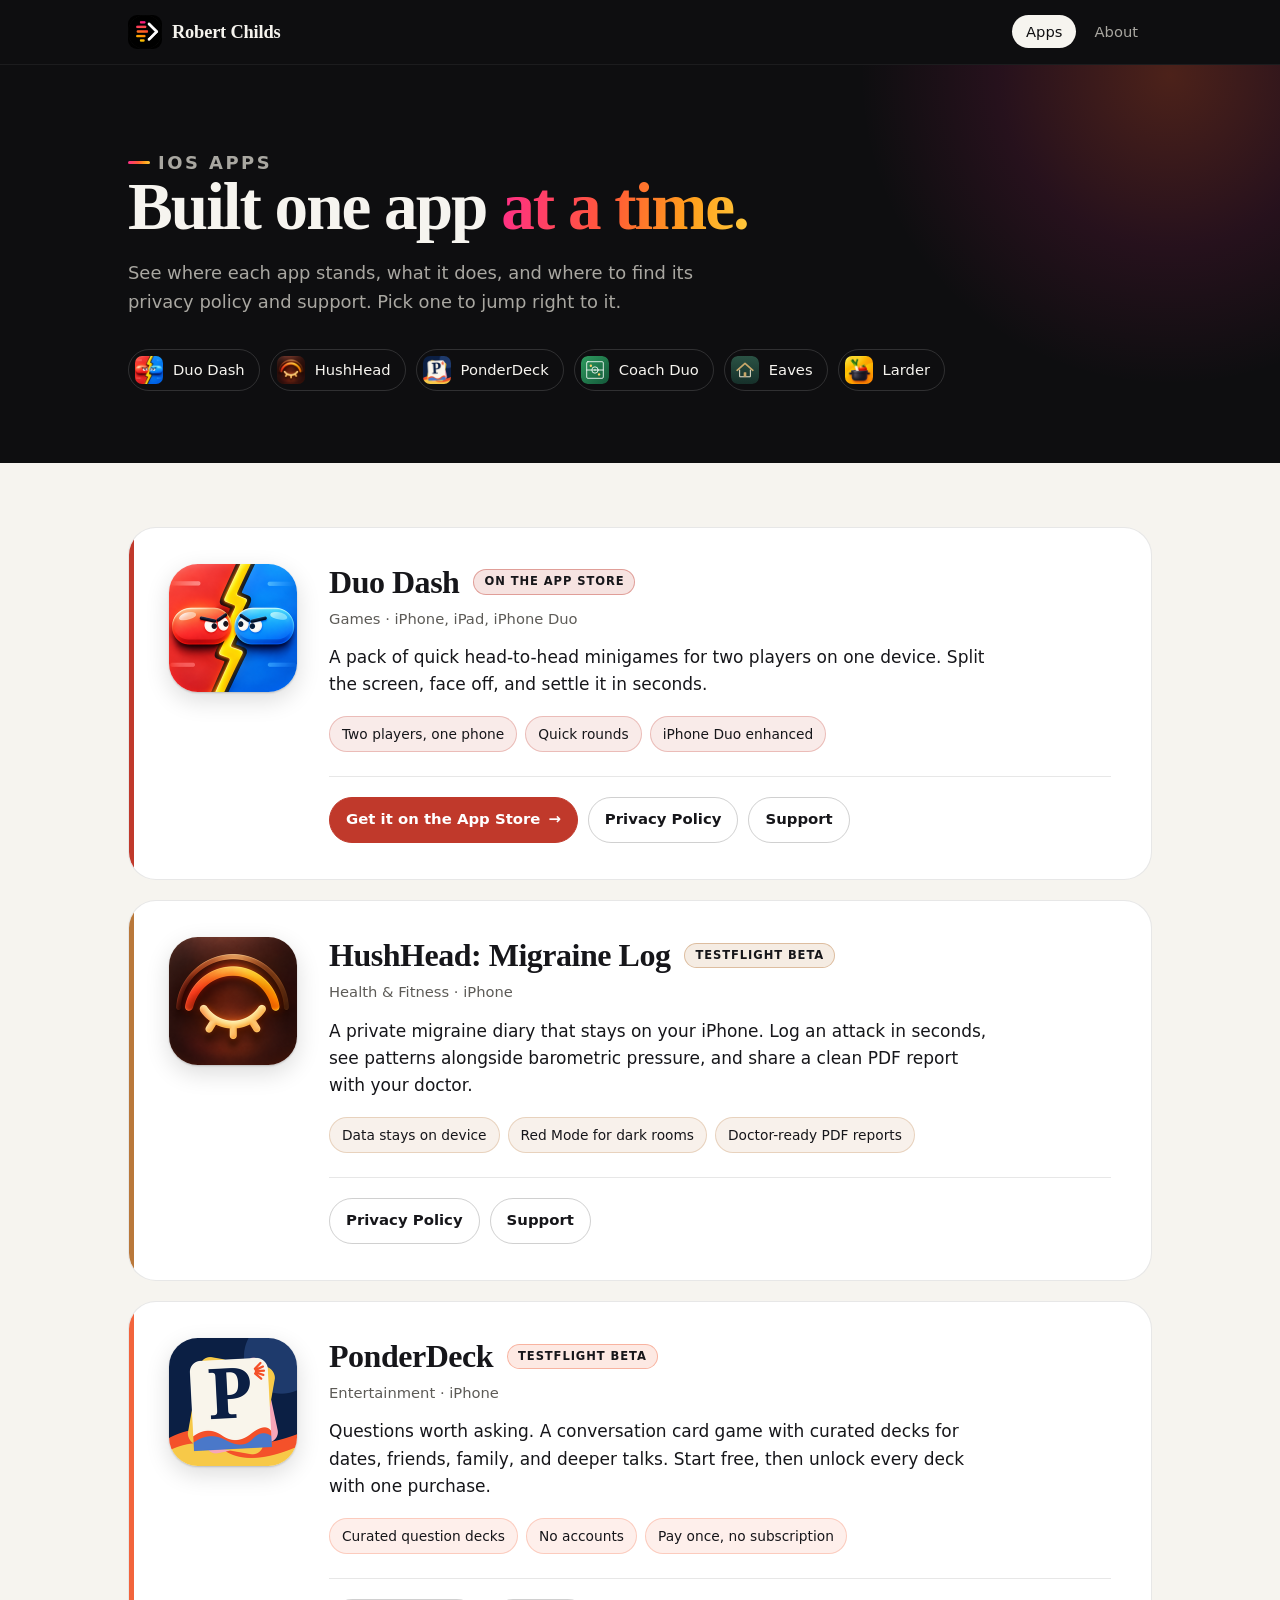
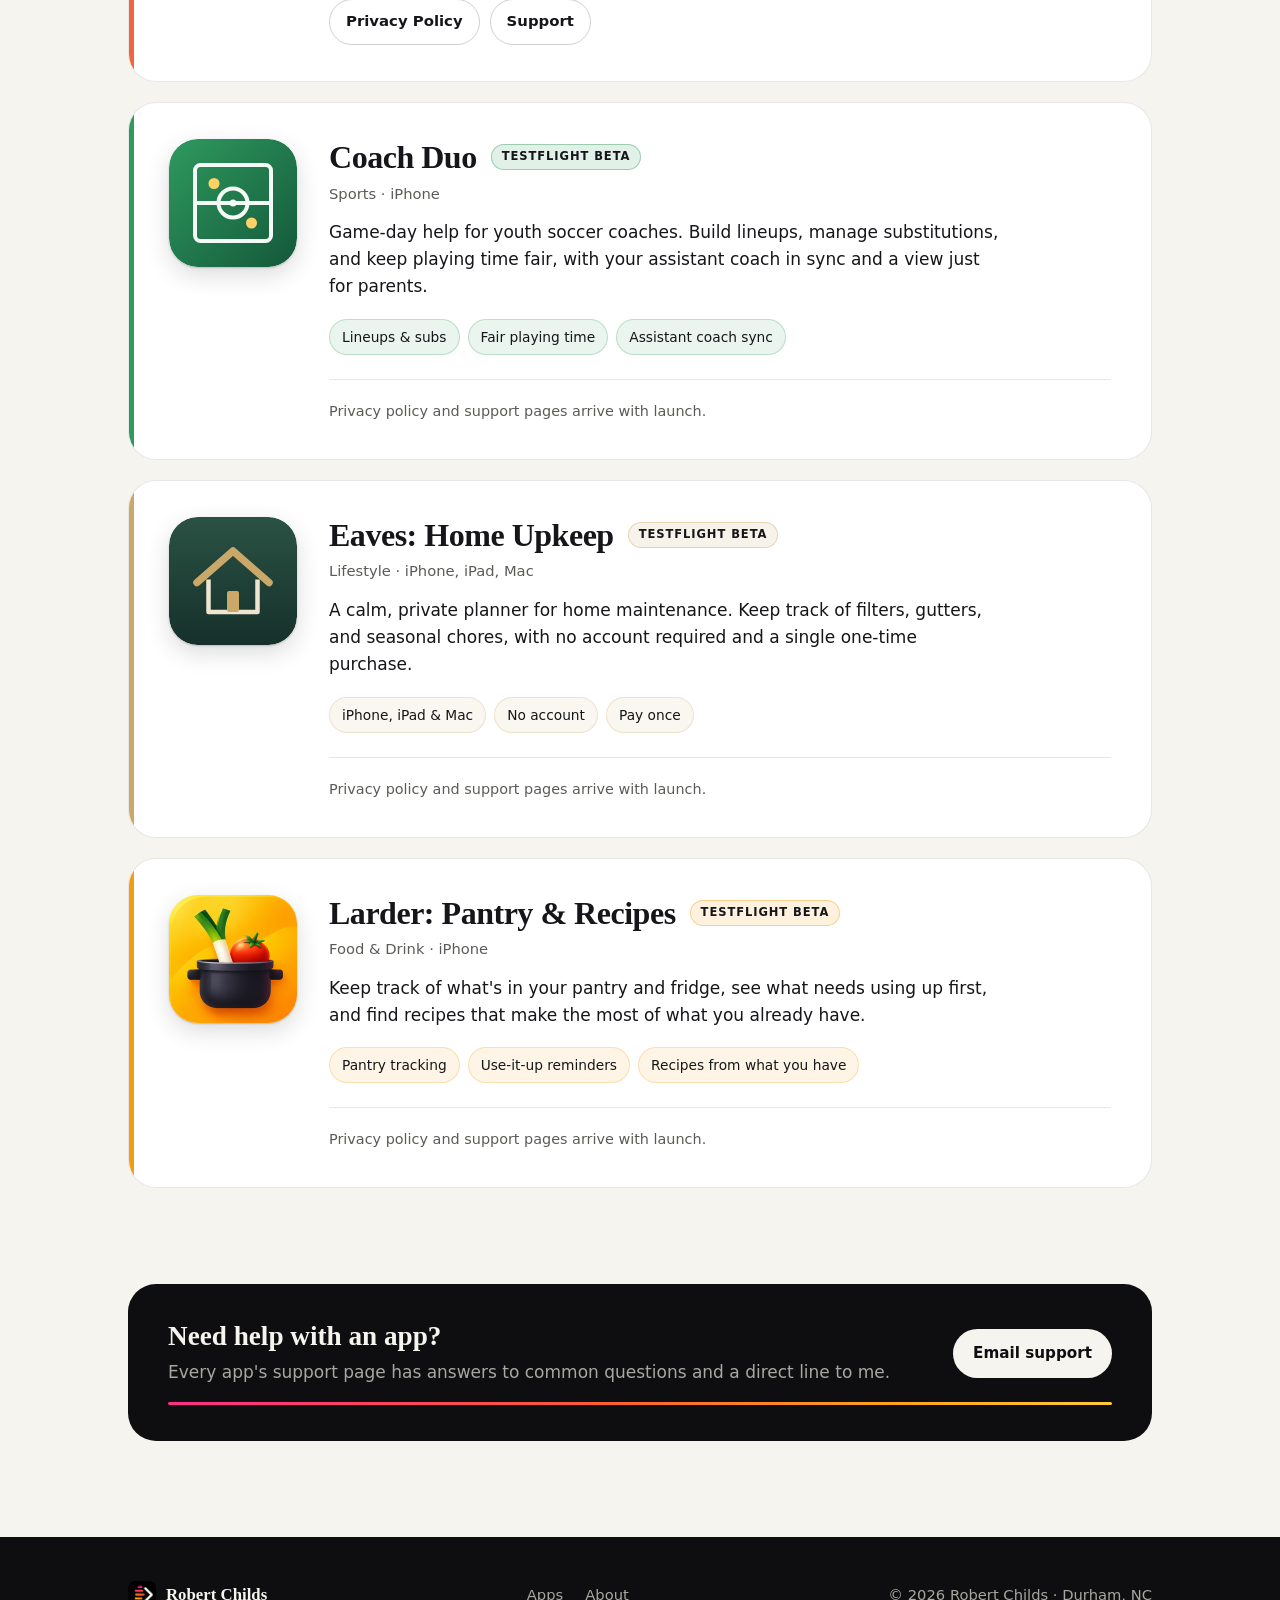
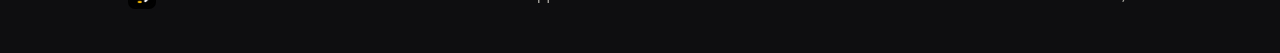
==== commit 07e5f002: "Rename HushHead Red Shift to Red Mode on support and apps pages Co-Authored-By: Claude Opus 5.5 <nor" ====
--- a/apps/index.html
+++ b/apps/index.html
@@ -110,7 +110,7 @@
           <div class="top"><h2>HushHead: Migraine Log</h2><span class="badge">TestFlight beta</span></div>
           <p class="meta">Health &amp; Fitness &middot; iPhone</p>
           <p class="desc">A private migraine diary that stays on your iPhone. Log an attack in seconds, see patterns alongside barometric pressure, and share a clean PDF report with your doctor.</p>
-          <ul class="feats"><li>Data stays on device</li><li>Low-light red mode</li><li>Doctor-ready PDF reports</li></ul>
+          <ul class="feats"><li>Data stays on device</li><li>Red Mode for dark rooms</li><li>Doctor-ready PDF reports</li></ul>
           <div class="links">
             <a href="/hushhead/privacy/">Privacy Policy</a>
             <a href="/hushhead/support/">Support</a>
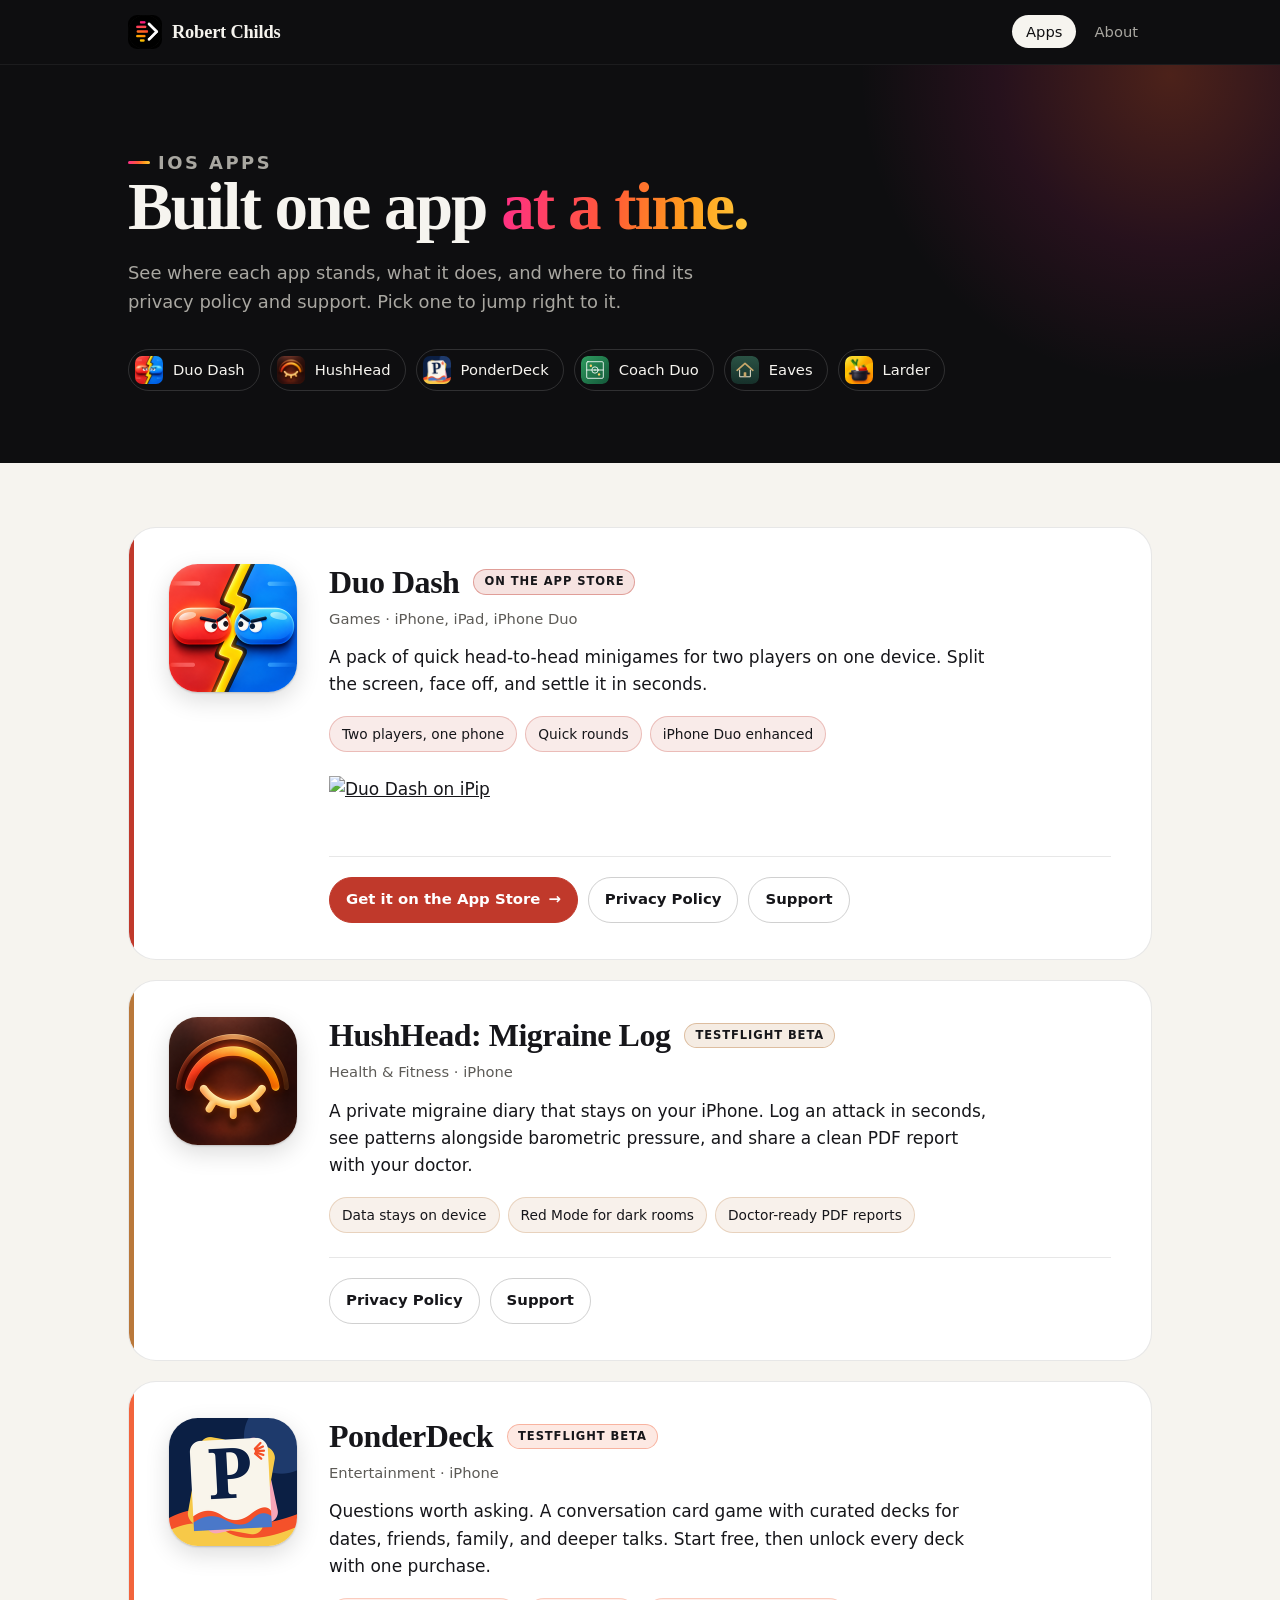
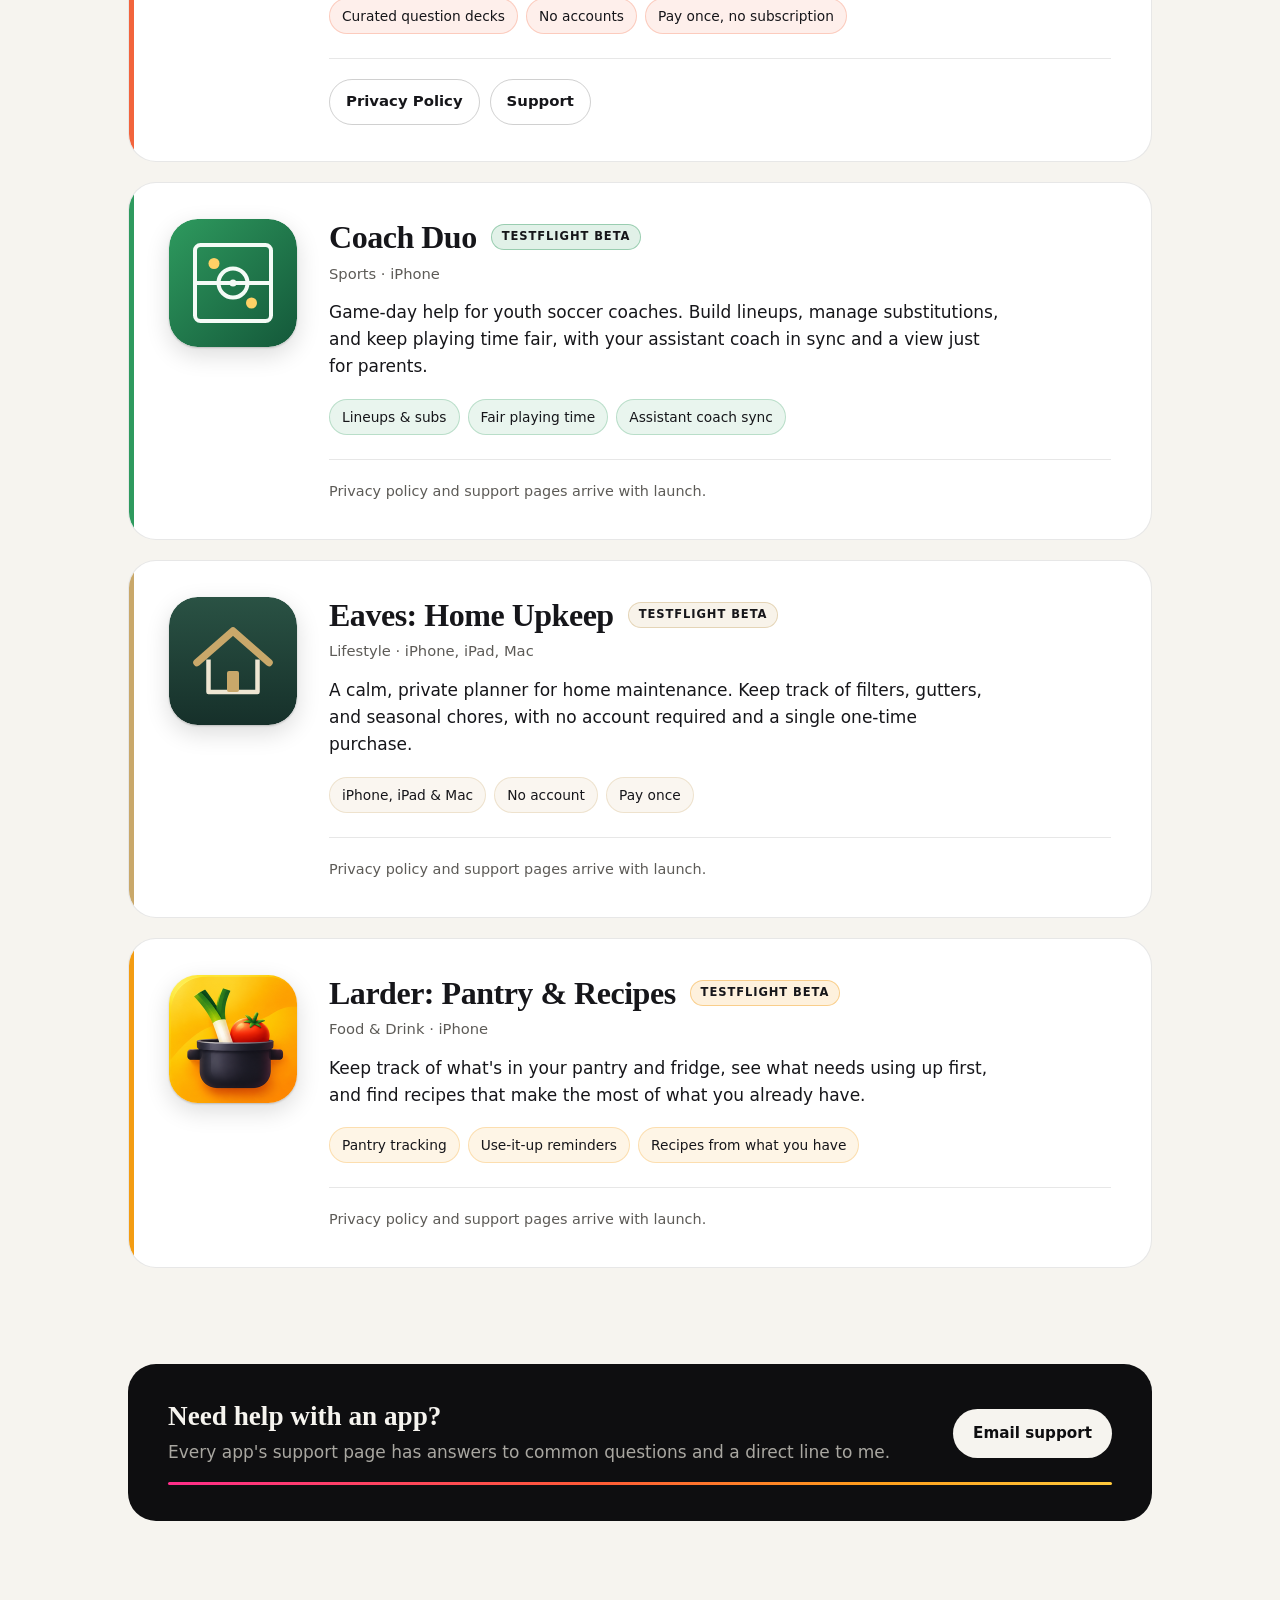
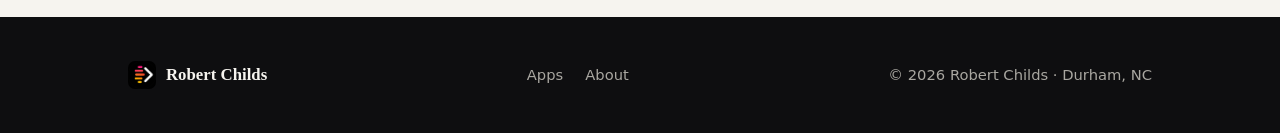
==== commit 8713ae7a: "Add iPip badge to Duo Dash section on apps page Co-Authored-By: Claude Opus 5.5 <noreply@anthropic.c" ====
--- a/apps/index.html
+++ b/apps/index.html
@@ -46,6 +46,10 @@
   .app .links a.store:hover { background: color-mix(in srgb, var(--app) 85%, #000); border-color: color-mix(in srgb, var(--app) 85%, #000); }
   .app .links .note { color: var(--muted); font-size: .9rem; }
   .app .links svg { width: 16px; height: 16px; }
+  .app .ipip-badge { margin: 0 0 24px; }
+  .app .ipip-badge a { display: inline-block; transition: transform .15s; }
+  .app .ipip-badge a:hover { transform: translateY(-1px); }
+  .app .ipip-badge img { display: block; max-width: 100%; height: auto; }
 
   .help { padding: 0 0 96px; }
   .help .box { border-radius: 28px; padding: 36px 40px; background: var(--ink); color: var(--on-ink); display: grid; gap: 16px 40px; align-items: center; }
@@ -96,6 +100,7 @@
           <p class="meta">Games &middot; iPhone, iPad, iPhone Duo</p>
           <p class="desc">A pack of quick head-to-head minigames for two players on one device. Split the screen, face off, and settle it in seconds.</p>
           <ul class="feats"><li>Two players, one phone</li><li>Quick rounds</li><li>iPhone Duo enhanced</li></ul>
+          <div class="ipip-badge"><a href="https://ipip.fyi/apps/duo-dash?ref=badge"><img src="https://ipip.fyi/badge/duo-dash.svg?theme=dark" alt="Duo Dash on iPip" width="220" height="56"></a></div>
           <div class="links">
             <a class="store" href="https://apps.apple.com/us/app/duo-dash-party-games/id6831210976" target="_blank" rel="noopener">Get it on the App Store <span aria-hidden="true">&rarr;</span></a>
             <a href="/duo-dash/privacy/">Privacy Policy</a>
